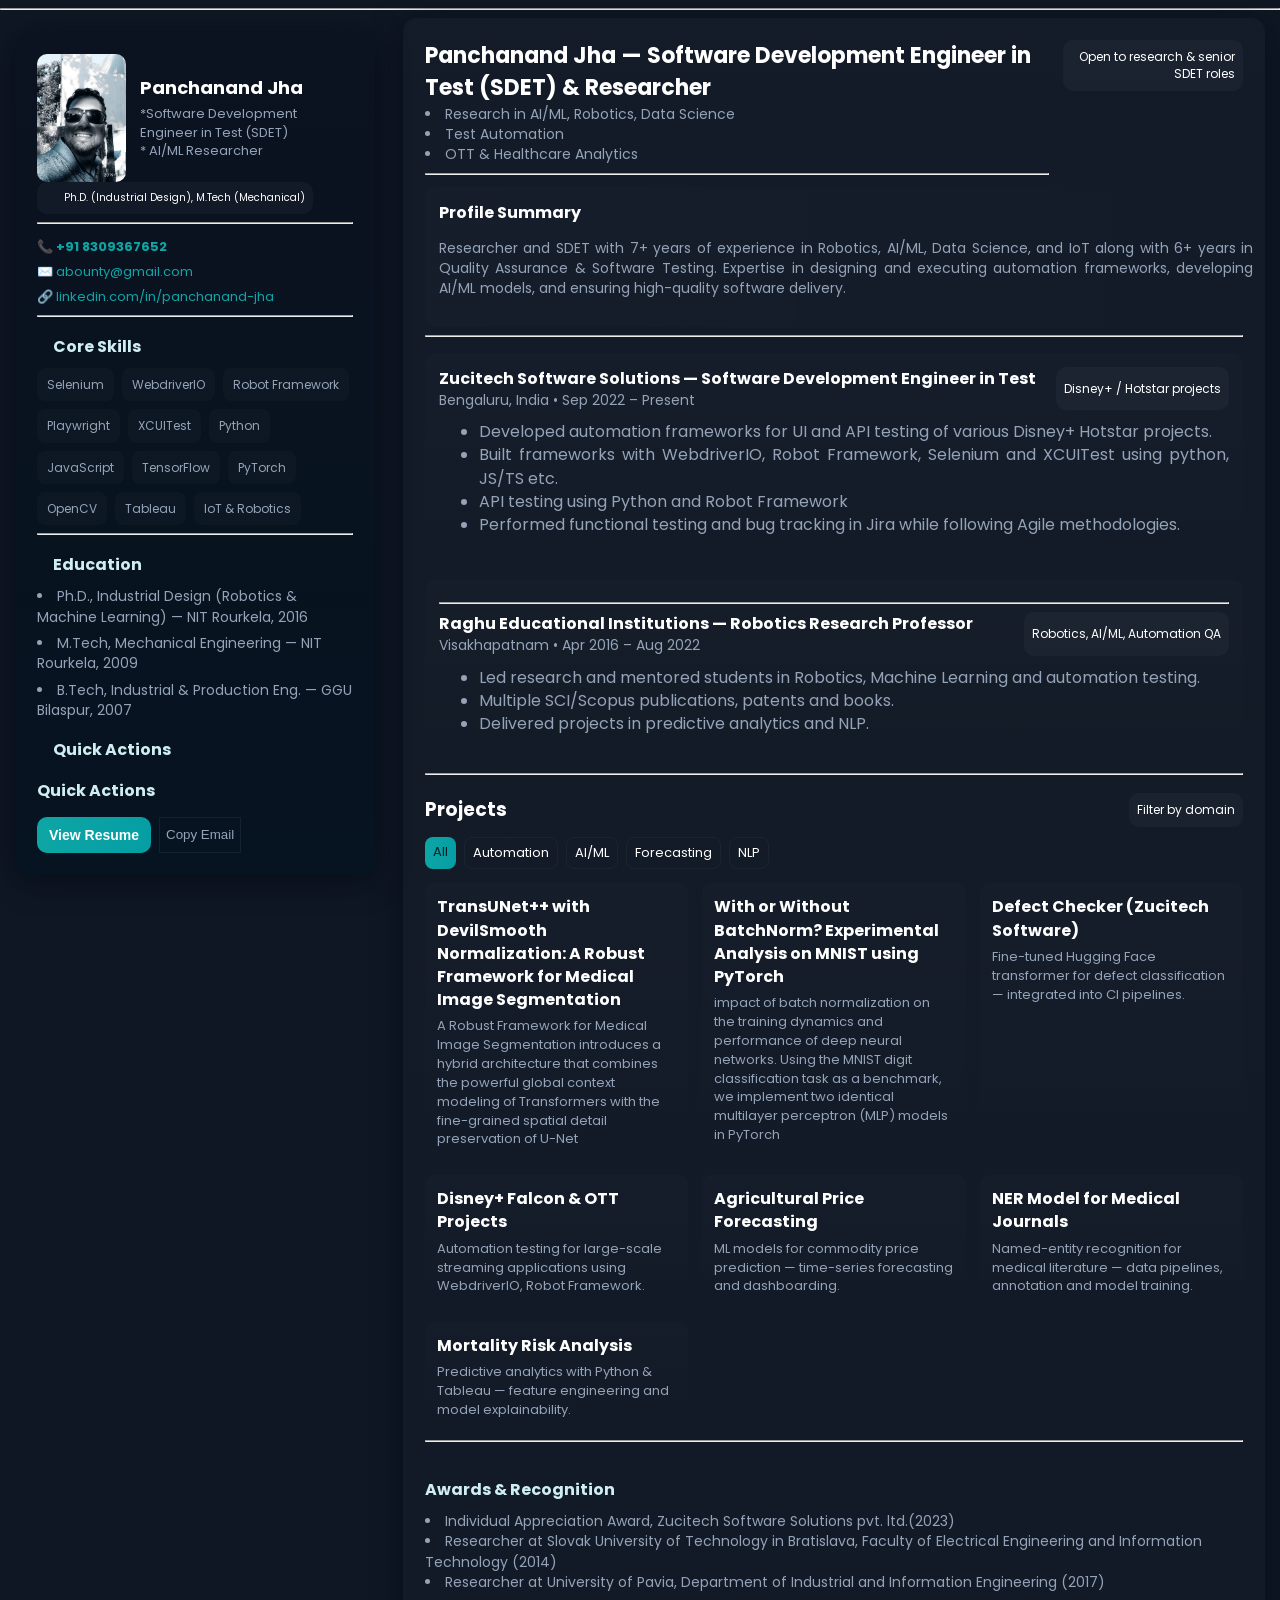
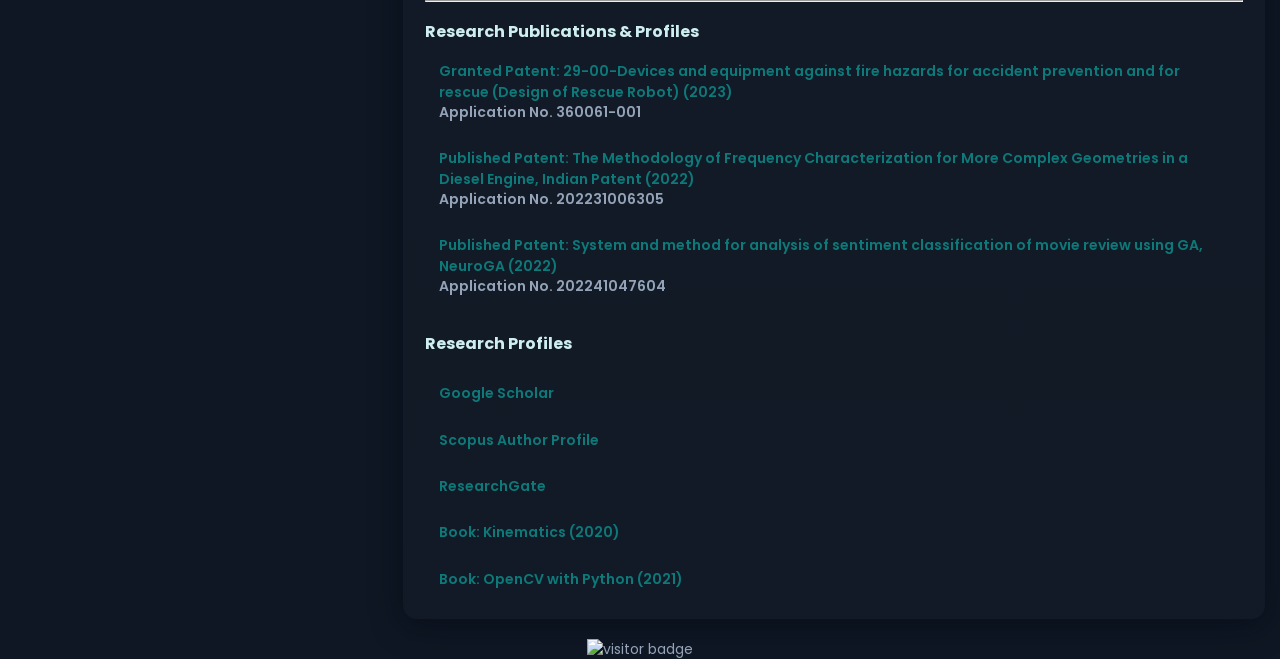
==== index.html @ 4caefbe6 "my progile" ====
<!doctype html>
<html lang="en">

<head>
    <meta charset="utf-8" />
    <meta name="viewport" content="width=device-width,initial-scale=1" />
    <title>Panchanand Jha</title>
    <meta name="description" content="Panchanand Jha 
        — Software Development Engineer in Test, 
        Researcher (AI/ML, Robotics, Data Science)." />
    <link rel="icon"
        href="data:image/svg+xml,%3Csvg xmlns='http://www.w3.org/2000/svg' viewBox='0 0 100 100'%3E%3Crect width='100' height='100' rx='20' fill='%23074a6f'/%3E%3Ctext x='50' y='57' font-size='40' text-anchor='middle' fill='white' font-family='Arial'%3E PJ%3C/text%3E%3C/svg%3E">

    <!-- Google Font -->
    <!-- <link href="https://fonts.googleapis.com/css2?family=Inter:wght@300;400;600;700;800&display=swap" rel="stylesheet"> -->
    <!-- <link href="https://fonts.googleapis.com/css2?family=Outfit:wght@300;400;500;600;700&display=swap" rel="stylesheet"> -->
    <!-- Google Font -->
    <link href="https://fonts.googleapis.com/css2?family=Poppins:wght@300;400;500;600;700&display=swap"
        rel="stylesheet">

    <hr class="divider">


    <!-- External CSS -->
    <link rel="stylesheet" href="style.css">
</head>

<body>
    <div class="container">
        <!-- Sidebar -->
        <aside class="sidebar">
            <div class="avatar">
                <!-- <div class="pic">PJ</div> -->
                <div class="pic">
                    <img src="images/me_j.jpg" alt="Panchanand Jha" />
                </div>

                <div>
                    <div class="name">Panchanand Jha</div>
                    <div class="role">*Software Development Engineer in Test (SDET)<br> * AI/ML Researcher</div>
                </div>
            </div>

            <div class="pill">
                <svg width="16" height="16" viewBox="0 0 24 24" fill="none">
                    <path stroke="white" stroke-width="1.4" stroke-linecap="round" stroke-linejoin="round" />
                </svg>
                <div style="font-size:10px"> Ph.D. (Industrial Design), M.Tech (Mechanical)</div>
            </div>
            <hr class="divider">

            <div class="contact">
                <div><strong>📞</strong> <span class="copy" id="phone">+91 8309367652</span></div>
                <div style="margin-top:6px"><strong>✉️</strong> <a id="emailLink"
                        href="mailto:abounty@gmail.com">abounty@gmail.com</a></div>
                <div style="margin-top:6px"><strong>🔗</strong> <a href="https://linkedin.com/in/panchanand-jha"
                        target="_blank" rel="noopener">linkedin.com/in/panchanand-jha</a></div>
            </div>
            <hr class="divider">

            <div class="section-title"><svg width="16" height="16" viewBox="0 0 24 24" fill="none">
                    <path stroke="white" stroke-width="1.4" stroke-linecap="round" stroke-linejoin="round" />
                </svg>Core Skills</div>
            <div class="skills">
                <div class="skill">Selenium</div>
                <div class="skill">WebdriverIO</div>
                <div class="skill">Robot Framework</div>
                <div class="skill">Playwright</div>
                <div class="skill">XCUITest</div>
                <div class="skill">Python</div>
                <div class="skill">JavaScript</div>
                <div class="skill">TensorFlow</div>
                <div class="skill">PyTorch</div>
                <div class="skill">OpenCV</div>
                <div class="skill">Tableau</div>
                <div class="skill">IoT & Robotics</div>
            </div>

            <hr class="divider">

            <div class="section-title"><svg width="16" height="16" viewBox="0 0 24 24" fill="none">
                    <path stroke="white" stroke-width="1.4" stroke-linecap="round" stroke-linejoin="round" />
                </svg>Education</div>
            <div class="muted">
                <li> Ph.D., Industrial Design (Robotics & Machine Learning) — NIT Rourkela, 2016</li>
            </div>
            <div class="muted" style="margin-top:6px">
                <li>M.Tech, Mechanical Engineering — NIT Rourkela, 2009 </li>
            </div>
            <div class="muted" style="margin-top:6px">
                <li> B.Tech, Industrial & Production Eng. — GGU Bilaspur, 2007 </li>
            </div>
            <div class="section-title"><svg width="16" height="16" viewBox="0 0 24 24" fill="none">
                    <path stroke="white" stroke-width="1.4" stroke-linecap="round" stroke-linejoin="round" />
                </svg>Quick Actions</div>
            <!-- <div class="download-row">
                <button class="btn" id="downloadVCard">Download vCard</button>
                <button class="ghost" id="copyEmail">Copy Email</button>
            </div> -->
            <div class="section-title">Quick Actions</div>
            <div class="download-row">
                <button class="btn" id="viewResume">View Resume</button>
                <button class="ghost" id="copyEmail">Copy Email</button>
            </div>

            <!-- Hidden PDF viewer -->
            <div id="resumeModal" class="resume-modal">
                <div class="resume-content">
                    <span class="close-btn" id="closeResume">&times;</span>
                    <iframe src="PJha_CV_Fr.pdf#toolbar=0&navpanes=0&scrollbar=0" frameborder="0"></iframe>
                </div>
            </div>

        </aside>

        <!-- Main Content -->
        <main class="main">
            <div class="hero">
                <div>
                    <h1>Panchanand Jha — Software Development Engineer in Test (SDET) & Researcher</h1>
                    <div class="muted">
                        <li> Research in AI/ML, Robotics, Data Science </li>
                        <li>Test Automation </li>
                        <li>OTT & Healthcare
                            Analytics</li>
                    </div>
                    <hr class="divider">

                    <div class="summary">
                        <strong>Profile Summary</strong>
                        <p class="muted" style="text-align: justify;">
                            Researcher and SDET with 7+ years of experience in Robotics, AI/ML, Data Science, and IoT
                            along with 6+ years in Quality Assurance & Software Testing.
                            Expertise in designing and executing automation frameworks, developing AI/ML models, and
                            ensuring high-quality software delivery.
                        </p>
                    </div>
                </div>

                <div style="text-align:right;min-width:180px">
                    <div class="pill">Open to research & senior SDET roles</div>
                    <!-- <div style="margin-top:10px" class="muted">DOB: 01 Sep 1985</div> -->
                    <!-- <div style="margin-top:6px" class="muted">Languages: English, Hindi</div> -->
                </div>
            </div>
            <hr class="divider">

            <!-- Timeline -->
            <section class="timeline">
                <div class="job">
                    <div class="meta">
                        <div>
                            <div class="company">Zucitech Software Solutions — Software Development Engineer in Test
                            </div>
                            <div class="muted">Bengaluru, India • Sep 2022 – Present</div>
                        </div>
                        <div class="pill">Disney+ / Hotstar projects</div>
                    </div>

                    <ul style="margin-top:10px;color:var(--muted); text-align: justify;">
                        <li>Developed automation frameworks for UI and API testing of various Disney+ Hotstar projects.
                        </li>
                        <li>Built frameworks with WebdriverIO, Robot Framework, Selenium and XCUITest using python,
                            JS/TS etc.</li>
                        <li>API testing using Python and Robot Framework</li>
                        <li>Performed functional testing and bug tracking in Jira while following Agile methodologies.
                        </li>
                    </ul>
                </div>

                <div class="job">
                    <hr class="divider">

                    <div class="meta">

                        <div>
                            <div class="company">Raghu Educational Institutions — Robotics Research Professor</div>
                            <div class="muted">Visakhapatnam • Apr 2016 – Aug 2022</div>
                        </div>
                        <div class="pill">Robotics, AI/ML, Automation QA</div>
                    </div>
                    <ul style="margin-top:10px;color:var(--muted)">
                        <li>Led research and mentored students in Robotics, Machine Learning and automation testing.
                        </li>
                        <li>Multiple SCI/Scopus publications, patents and books.</li>
                        <li>Delivered projects in predictive analytics and NLP.</li>
                    </ul>
                </div>
            </section>
            <hr class="divider">

            <!-- Projects -->
            <section class="projects" style="margin-top:18px">
                <div style="display:flex;justify-content:space-between;align-items:center">
                    <h3 style="margin:0">Projects</h3>
                    <div class="pill">Filter by domain</div>
                </div>

                <div class="filters" style="margin-top:10px">
                    <div class="tag active" data-filter="all">All</div>
                    <div class="tag" data-filter="automation">Automation</div>
                    <div class="tag" data-filter="ml">AI/ML</div>
                    <div class="tag" data-filter="forecasting">Forecasting</div>
                    <div class="tag" data-filter="ner">NLP</div>
                </div>

                <div class="grid">
                    <div class="card project-item" data-tags="automation,ml">
                        <h4>TransUNet++ with DevilSmooth Normalization: A Robust Framework for Medical Image
                            Segmentation</h4>
                        <div class="meta-list">A Robust Framework for Medical Image Segmentation introduces a hybrid
                            architecture that combines the powerful global context modeling of Transformers with the
                            fine-grained spatial detail preservation of U-Net</div>
                    </div>
                    <div class="card project-item" data-tags="automation,ml">
                        <h4>With or Without BatchNorm? Experimental Analysis on MNIST using PyTorch</h4>
                        <div class="meta-list">impact of batch normalization on the training dynamics and performance of
                            deep neural networks. Using the MNIST digit classification task as a benchmark, we implement
                            two identical multilayer perceptron (MLP) models in PyTorch</div>
                    </div>
                    <div class="card project-item" data-tags="automation,ml">
                        <h4>Defect Checker (Zucitech Software)</h4>
                        <div class="meta-list">Fine-tuned Hugging Face transformer for defect classification —
                            integrated into CI pipelines.</div>
                    </div>

                    <div class="card project-item" data-tags="automation">
                        <h4>Disney+ Falcon & OTT Projects</h4>
                        <div class="meta-list">Automation testing for large-scale streaming applications using
                            WebdriverIO, Robot Framework.</div>
                    </div>

                    <div class="card project-item" data-tags="forecasting,ml">
                        <h4>Agricultural Price Forecasting</h4>
                        <div class="meta-list">ML models for commodity price prediction — time-series forecasting and
                            dashboarding.</div>
                    </div>

                    <div class="card project-item" data-tags="ner,ml">
                        <h4>NER Model for Medical Journals</h4>
                        <div class="meta-list">Named-entity recognition for medical literature — data pipelines,
                            annotation and model training.</div>
                    </div>

                    <div class="card project-item" data-tags="ml">
                        <h4>Mortality Risk Analysis</h4>
                        <div class="meta-list">Predictive analytics with Python & Tableau — feature engineering and
                            model explainability.</div>
                    </div>
                </div>
            </section>

            <hr class="divider">

            <!-- Awards -->
            <section style="margin-top:18px;display:flex;gap:18px;flex-wrap:wrap">
                <div style="flex:1;min-width:250px">
                    <div class="section-title">Awards & Recognition</div>
                    <div class="muted" style="margin-top:6px">
                        <li>Individual Appreciation Award, Zucitech Software Solutions pvt. ltd.(2023)</li>
                        <li>Researcher at Slovak University of Technology in Bratislava, Faculty of Electrical
                            Engineering and Information Technology (2014)</li>
                        <li>Researcher at University of Pavia, Department of Industrial and Information Engineering
                            (2017)</li>
                    </div>
                </div>
            </section>
            <hr class="divider">

            <!-- Publications & Patents -->
            <section style="margin-top:18px">
                <div class="section-title">Research Publications & Profiles</div>
                <div class="publication-buttons">
                    <a class="btn" href="https://search.ipindia.gov.in/DesignApplicationStatus" target="_blank">
                        Granted Patent: 29-00-Devices and equipment against fire hazards for accident prevention and for
                        rescue (Design of Rescue Robot) (2023) <div class="muted"> Application No. 360061-001</div>
                    </a>
                    <a class="btn" href="https://iprsearch.ipindia.gov.in/PublicSearch/" target="_blank">
                        Published Patent: The Methodology of Frequency Characterization for More Complex Geometries in a
                        Diesel Engine, Indian Patent (2022) <div class="muted"> Application No. 202231006305</div>
                    </a>
                    <a class="btn" href="https://iprsearch.ipindia.gov.in/PublicSearch/" target="_blank">
                        Published Patent: System and method for analysis of sentiment classification of movie review
                        using GA, NeuroGA (2022) <div class="muted"> Application No. 202241047604</div>
                    </a>
                    <div class="section-title">Research Profiles</div>

                    <a class="btn" href="https://scholar.google.com/citations?hl=en&user=DRik19cAAAAJ" target="_blank">
                        Google Scholar
                    </a>
                    <a class="btn"
                        href="https://www.scopus.com/results/authorNamesList.uri?sort=count-f&src=al&sid=f4c1590f1c1e5adfd05f639191a030a4&sot=al&sdt=al&sl=43&s=AUTHLASTNAME%28jha%29+AND+AUTHFIRST%28Panchanand%29&st1=jha&st2=Panchanand&orcidId=&selectionPageSearch=anl&reselectAuthor=false&activeFlag=true&showDocument=false&resultsPerPage=20&offset=1&jtp=false&currentPage=1&previousSelectionCount=0&tooManySelections=false&previousResultCount=0&authSubject=LFSC&authSubject=HLSC&authSubject=PHSC&authSubject=SOSC&exactAuthorSearch=false&showFullList=false&authorPreferredName=&origin=searchauthorfreelookup&affiliationId=&txGid=ea8109a0f3d5707a8349448d27767146"
                        target="_blank">
                        Scopus Author Profile
                    </a>
                    <a class="btn" href="https://www.researchgate.net/profile/Panchanand-Jha" target="_blank">
                        ResearchGate
                    </a>
                    <a class="btn" href="https://www.amazon.in/-/hi/Panchanand-Jha/dp/6202512717" target="_blank">
                        Book: Kinematics (2020)
                    </a>
                    <a class="btn" href="https://www.amazon.in/OpenCV-Python-Dr-Panchanand-Jha/dp/1685388086"
                        target="_blank">
                        Book: OpenCV with Python (2021)
                    </a>
                </div>
            </section>


        </main>
    </div>
    <footer>
        <div class="muted" style="margin-top:12px">
            <img src="https://visitor-badge.laobi.icu/badge?page_id=panchanand-jha.portfolio" alt="visitor badge" />
        </div>
    </footer>


    <!-- External JS -->
    <script src="script.js"></script>
</body>

</html>
---- style.css ----
:root {
    --bg: #0f1724;
    --card: #0b1220;
    --muted: #94a3b8;
    --accent: #0ea5a4;
    --glass: rgba(255, 255, 255, 0.03);
    --glass-2: rgba(255, 255, 255, 0.02);
    --radius: 14px;
    color-scheme: dark;
}

* {
    box-sizing: border-box
}

html,
body {
    height: 100%
}

body {
    margin: 0;
    font-family: 'Poppins', sans-serif;
    /* font-family: 'Inter', system-ui, Segoe UI, Roboto, 'Helvetica Neue', Arial; */
    /* font-family: 'Outfit', sans-serif; */
    /* background: linear-gradient(180deg, var(--bg), #061022 120%); */
    color: #e6eef6;
    line-height: 1.45;
    -webkit-font-smoothing: antialiased;
    background: var(--bg);
    color: var(--text);
    margin: 0;
    padding: 0;
}

.container {
    max-width: 1250px;
    margin: 0 auto;
    display: grid;
    grid-template-columns: 360px 1fr;
    gap: 28px;
    align-items: start
}

/* SIDEBAR */
.sidebar {
    background: linear-gradient(180deg, var(--card), #061320);
    padding: 22px;
    border-radius: var(--radius);
    box-shadow: 0 6px 30px rgba(3, 7, 18, 0.6);
    position: sticky;
    top: 32px;
    height: fit-content
}

.avatar {
    width: 100%;
    display: flex;
    gap: 14px;
    align-items: center
}

.avatar .pic {
    width: 72px;
    height: 72px;
    border-radius: 14px;
    background: linear-gradient(135deg, var(--accent), #095f5e);
    display: flex;
    align-items: center;
    justify-content: center;
    font-weight: 800;
    font-size: 22px;
    color: white
}

.name {
    font-size: 18px;
    font-weight: 700
}

.role {
    font-size: 13px;
    color: var(--muted);
    margin-top: 4px
}

.contact {
    margin-top: 14px;
    font-size: 13px
}

.contact a {
    color: var(--accent);
    text-decoration: none
}

.pill {
    display: inline-flex;
    gap: 3px;
    align-items: center;
    background: var(--glass);
    padding: 8px;
    border-radius: 10px;
    font-size: 12px;
    margin-top: 12px,
        
}

.section-title {
    font-weight: 700;
    margin-top: 18px;
    margin-bottom: 10px;
    color: #cfeef1
}

.skills {
    display: flex;
    flex-wrap: wrap;
    gap: 8px
}

.skill {
    background: var(--glass-2);
    padding: 8px 10px;
    border-radius: 8px;
    font-size: 12px;
    color: var(--muted)
}

.download-row {
    display: flex;
    gap: 8px;
    margin-top: 14px
}

button.btn {
    cursor: pointer;
    border: 0;
    padding: 10px 12px;
    border-radius: 10px;
    background: linear-gradient(90deg, var(--accent), #059ea4);
    color: white;
    font-weight: 600
}

button.ghost {
    background: transparent;
    border: 1px solid rgba(255, 255, 255, 0.06);
    color: var(--muted)
}

/* MAIN */
.main {
    padding: 22px;
    border-radius: var(--radius);
    background: linear-gradient(180deg, rgba(255, 255, 255, 0.02), rgba(255, 255, 255, 0.01));
    box-shadow: 0 6px 30px rgba(3, 7, 18, 0.5)
}

.hero {
    display: flex;
    justify-content: space-between;
    align-items: flex-start;
    gap: 14px
}

.hero h1 {
    margin: 0;
    font-size: 22px
}

.muted {
    color: var(--muted);
    font-size: 14px
}

.summary {
   margin-top: 12px;
  background: linear-gradient(90deg, rgba(255,255,255,0.01), rgba(255,255,255,0.00));
  padding: 14px;
  border-radius: 12px;
  width: 135%;         /* ✅ make it stretch full width */
  box-sizing: border-box;
}

.timeline {
    margin-top: 16px;
    display: flex;
    flex-direction: column;
    gap: 14px
}

.job {
    background: linear-gradient(180deg, rgba(255, 255, 255, 0.01), rgba(255, 255, 255, 0.00));
    padding: 14px;
    border-radius: 12px
}

.job .meta {
    display: flex;
    justify-content: space-between;
    gap: 10px
}

.company {
    font-weight: 700
}

.grid {
    display: grid;
    grid-template-columns: repeat(auto-fit, minmax(220px, 1fr));
    gap: 14px;
    margin-top: 14px
}

.card {
    background: var(--glass);
    padding: 12px;
    border-radius: 12px
}

.projects .filters {
    display: flex;
    gap: 8px;
    flex-wrap: wrap
}

.tag {
    border: 1px solid rgba(255, 255, 255, 0.04);
    padding: 6px 8px;
    border-radius: 8px;
    font-size: 13px;
    cursor: pointer
}

.tag.active {
    background: linear-gradient(90deg, var(--accent), #059ea4);
    color: #062126;
    border: none
}

.project-item {
    padding: 12px;
    border-radius: 10px;
    background: linear-gradient(180deg, rgba(255, 255, 255, 0.01), transparent)
}

.project-item h4 {
    margin: 0 0 6px 0
}

.meta-list {
    font-size: 13px;
    color: var(--muted)
}

footer {
    margin-top: 20px;
    text-align: center;
    color: var(--muted);
    font-size: 13px
}

/* utilities */
.copy {
    cursor: pointer;
    color: var(--accent);
    font-weight: 700
}

.badge {
    background: rgba(255, 255, 255, 0.03);
    padding: 6px 8px;
    border-radius: 999px;
    font-size: 12px
}

/* responsive */
@media (max-width:900px) {
    .container {
        grid-template-columns: 1fr;
    }

    .sidebar {
        position: relative;
        top: 0
    }
}


.avatar .pic {
    width: 128px;
    height: 128px;
    border-radius: 10px;
    overflow: hidden;
    display: flex;
    align-items: center;
    justify-content: center;
    background: linear-gradient(135deg, var(--accent), #07d7d4);
}

.avatar .pic img {
    width: 100%;
    height: 100%;
    object-fit: cover;
    display: block;
}


/* Generic button (already exists for vCard etc.) */
.btn {
    background: var(--primary);
    color: #0d7979;
    border: none;
    padding: 8px 14px;
    border-radius: 6px;
    font-size: 14px;
    font-weight: 600;
    cursor: pointer;
    text-decoration: none;
    /* removes underline on links */
    display: inline-block;
    transition: background 0.2s ease;
}

.btn:hover {
    background: var(--primary-dark);
}

/* Publication section buttons (stacked vertically) */
.publication-buttons {
    display: flex;
    flex-direction: column;
    gap: 10px;
    margin-top: 8px;
}

.publication-buttons .btn {
    width: 100%;
    /* full width buttons */
    text-align: left;
    /* align text neatly to the left */
}


/* Modal overlay */
.resume-modal {
  display: none;
  position: fixed;
  z-index: 1000;
  left: 0; top: 0;
  width: 100%; height: 100%;
  background: rgba(0,0,0,0.8);
}

/* Modal content */
.resume-content {
  position: relative;
  margin: 50px auto;
  width: 80%;
  height: 90%;
  background: #111;
  border-radius: 12px;
  overflow: hidden;
  box-shadow: 0 6px 20px rgba(0,0,0,0.6);
}

/* Close button */
.close-btn {
  position: absolute;
  top: 10px; right: 20px;
  color: #fff;
  font-size: 28px;
  cursor: pointer;
  z-index: 10;
}

/* Resume frame */
.resume-content iframe {
  width: 100%;
  height: 100%;
  border: none;
}


/* Disable right-click + selection */
.resume-pages {
  user-select: none;
  -webkit-user-drag: none;
}
.resume-pages img {
  width: 100%;
  display: block;
  pointer-events: none;
}
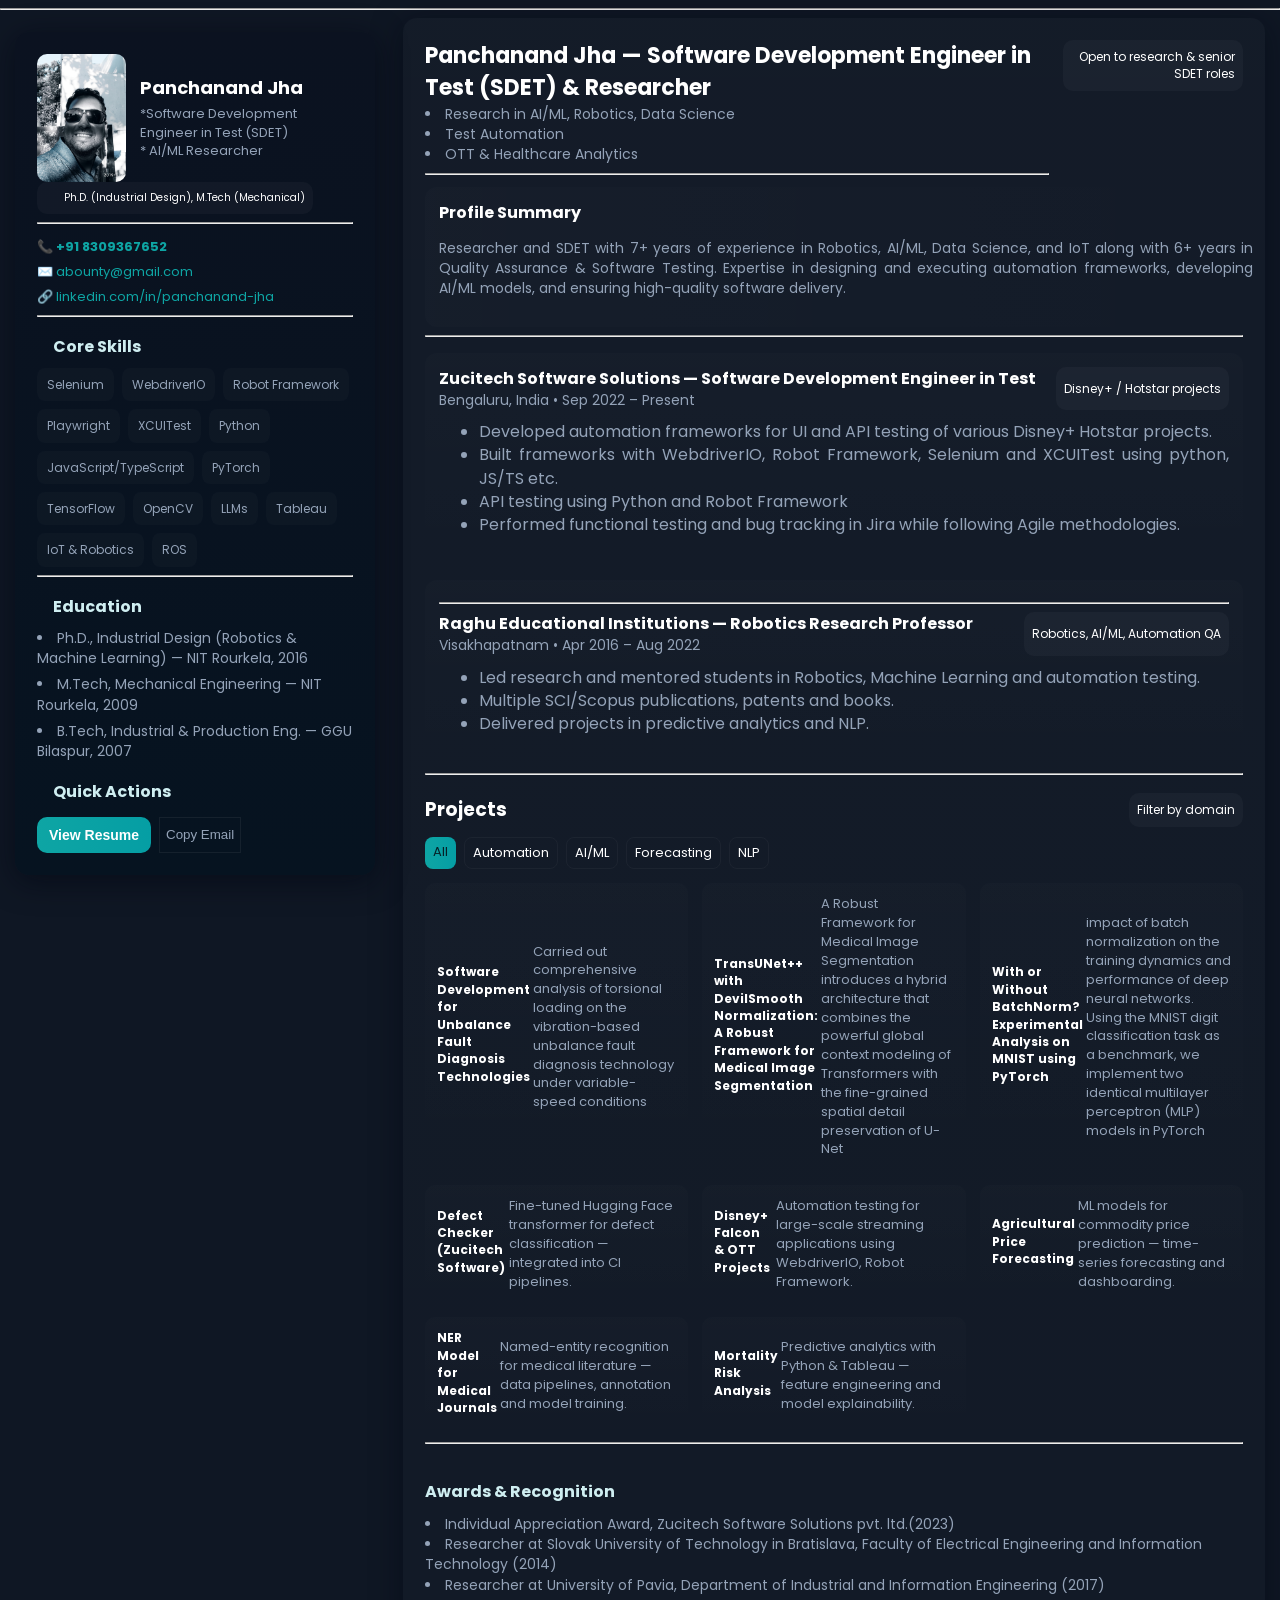
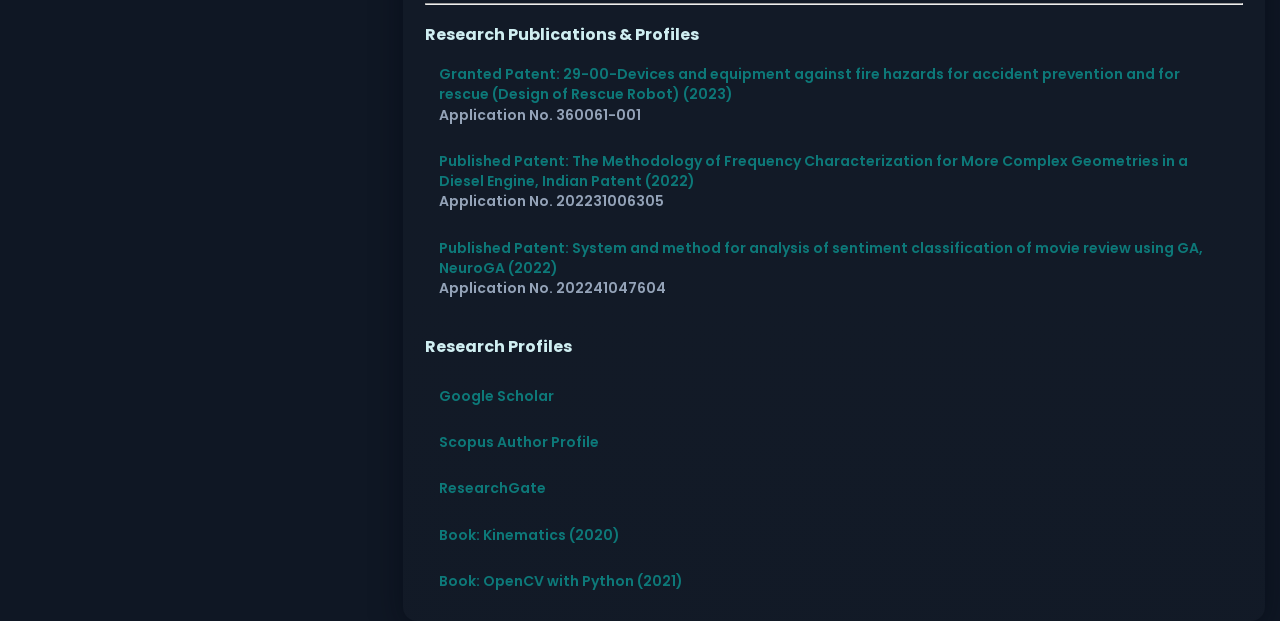
==== commit b940a007: "my progile" ====
--- a/index.html
+++ b/index.html
@@ -68,12 +68,14 @@
                 <div class="skill">Playwright</div>
                 <div class="skill">XCUITest</div>
                 <div class="skill">Python</div>
-                <div class="skill">JavaScript</div>
+                <div class="skill">JavaScript/TypeScript</div>
+                <div class="skill">PyTorch</div>
                 <div class="skill">TensorFlow</div>
-                <div class="skill">PyTorch</div>
                 <div class="skill">OpenCV</div>
+                <div class="skill">LLMs</div>
                 <div class="skill">Tableau</div>
                 <div class="skill">IoT & Robotics</div>
+                <div class="skill">ROS</div>
             </div>
 
             <hr class="divider">
@@ -97,7 +99,6 @@
                 <button class="btn" id="downloadVCard">Download vCard</button>
                 <button class="ghost" id="copyEmail">Copy Email</button>
             </div> -->
-            <div class="section-title">Quick Actions</div>
             <div class="download-row">
                 <button class="btn" id="viewResume">View Resume</button>
                 <button class="ghost" id="copyEmail">Copy Email</button>
@@ -107,7 +108,7 @@
             <div id="resumeModal" class="resume-modal">
                 <div class="resume-content">
                     <span class="close-btn" id="closeResume">&times;</span>
-                    <iframe src="PJha_CV_Fr.pdf#toolbar=0&navpanes=0&scrollbar=0" frameborder="0"></iframe>
+                    <iframe src="PJha_CV.pdf#toolbar=0&navpanes=0&scrollbar=0" frameborder="0"></iframe>
                 </div>
             </div>
 
@@ -205,44 +206,49 @@
                 </div>
 
                 <div class="grid">
-                    <div class="card project-item" data-tags="automation,ml">
+                    <div class="pill project-item" data-tags="automation,ml">
+                        <h4>Software Development for Unbalance Fault Diagnosis Technologies</h4>
+                        <div class="meta-list">Carried out comprehensive analysis of torsional loading on the
+                            vibration-based unbalance fault diagnosis technology under variable-speed conditions</div>
+                    </div>
+                    <div class="pill project-item" data-tags="automation,ml">
                         <h4>TransUNet++ with DevilSmooth Normalization: A Robust Framework for Medical Image
                             Segmentation</h4>
                         <div class="meta-list">A Robust Framework for Medical Image Segmentation introduces a hybrid
                             architecture that combines the powerful global context modeling of Transformers with the
                             fine-grained spatial detail preservation of U-Net</div>
                     </div>
-                    <div class="card project-item" data-tags="automation,ml">
+                    <div class="pill project-item" data-tags="automation,ml">
                         <h4>With or Without BatchNorm? Experimental Analysis on MNIST using PyTorch</h4>
                         <div class="meta-list">impact of batch normalization on the training dynamics and performance of
                             deep neural networks. Using the MNIST digit classification task as a benchmark, we implement
                             two identical multilayer perceptron (MLP) models in PyTorch</div>
                     </div>
-                    <div class="card project-item" data-tags="automation,ml">
+                    <div class="pill project-item" data-tags="ner,ml">
                         <h4>Defect Checker (Zucitech Software)</h4>
                         <div class="meta-list">Fine-tuned Hugging Face transformer for defect classification —
                             integrated into CI pipelines.</div>
                     </div>
 
-                    <div class="card project-item" data-tags="automation">
+                    <div class="pill project-item" data-tags="automation">
                         <h4>Disney+ Falcon & OTT Projects</h4>
                         <div class="meta-list">Automation testing for large-scale streaming applications using
                             WebdriverIO, Robot Framework.</div>
                     </div>
 
-                    <div class="card project-item" data-tags="forecasting,ml">
+                    <div class="pill project-item" data-tags="forecasting,ml">
                         <h4>Agricultural Price Forecasting</h4>
                         <div class="meta-list">ML models for commodity price prediction — time-series forecasting and
                             dashboarding.</div>
                     </div>
 
-                    <div class="card project-item" data-tags="ner,ml">
+                    <div class="pill project-item" data-tags="ner,ml">
                         <h4>NER Model for Medical Journals</h4>
                         <div class="meta-list">Named-entity recognition for medical literature — data pipelines,
                             annotation and model training.</div>
                     </div>
 
-                    <div class="card project-item" data-tags="ml">
+                    <div class="pill project-item" data-tags="forecasting, ml">
                         <h4>Mortality Risk Analysis</h4>
                         <div class="meta-list">Predictive analytics with Python & Tableau — feature engineering and
                             model explainability.</div>
@@ -309,11 +315,11 @@
 
         </main>
     </div>
-    <footer>
+    <!-- <footer>
         <div class="muted" style="margin-top:12px">
             <img src="https://visitor-badge.laobi.icu/badge?page_id=panchanand-jha.portfolio" alt="visitor badge" />
         </div>
-    </footer>
+    </footer> -->
 
 
     <!-- External JS -->
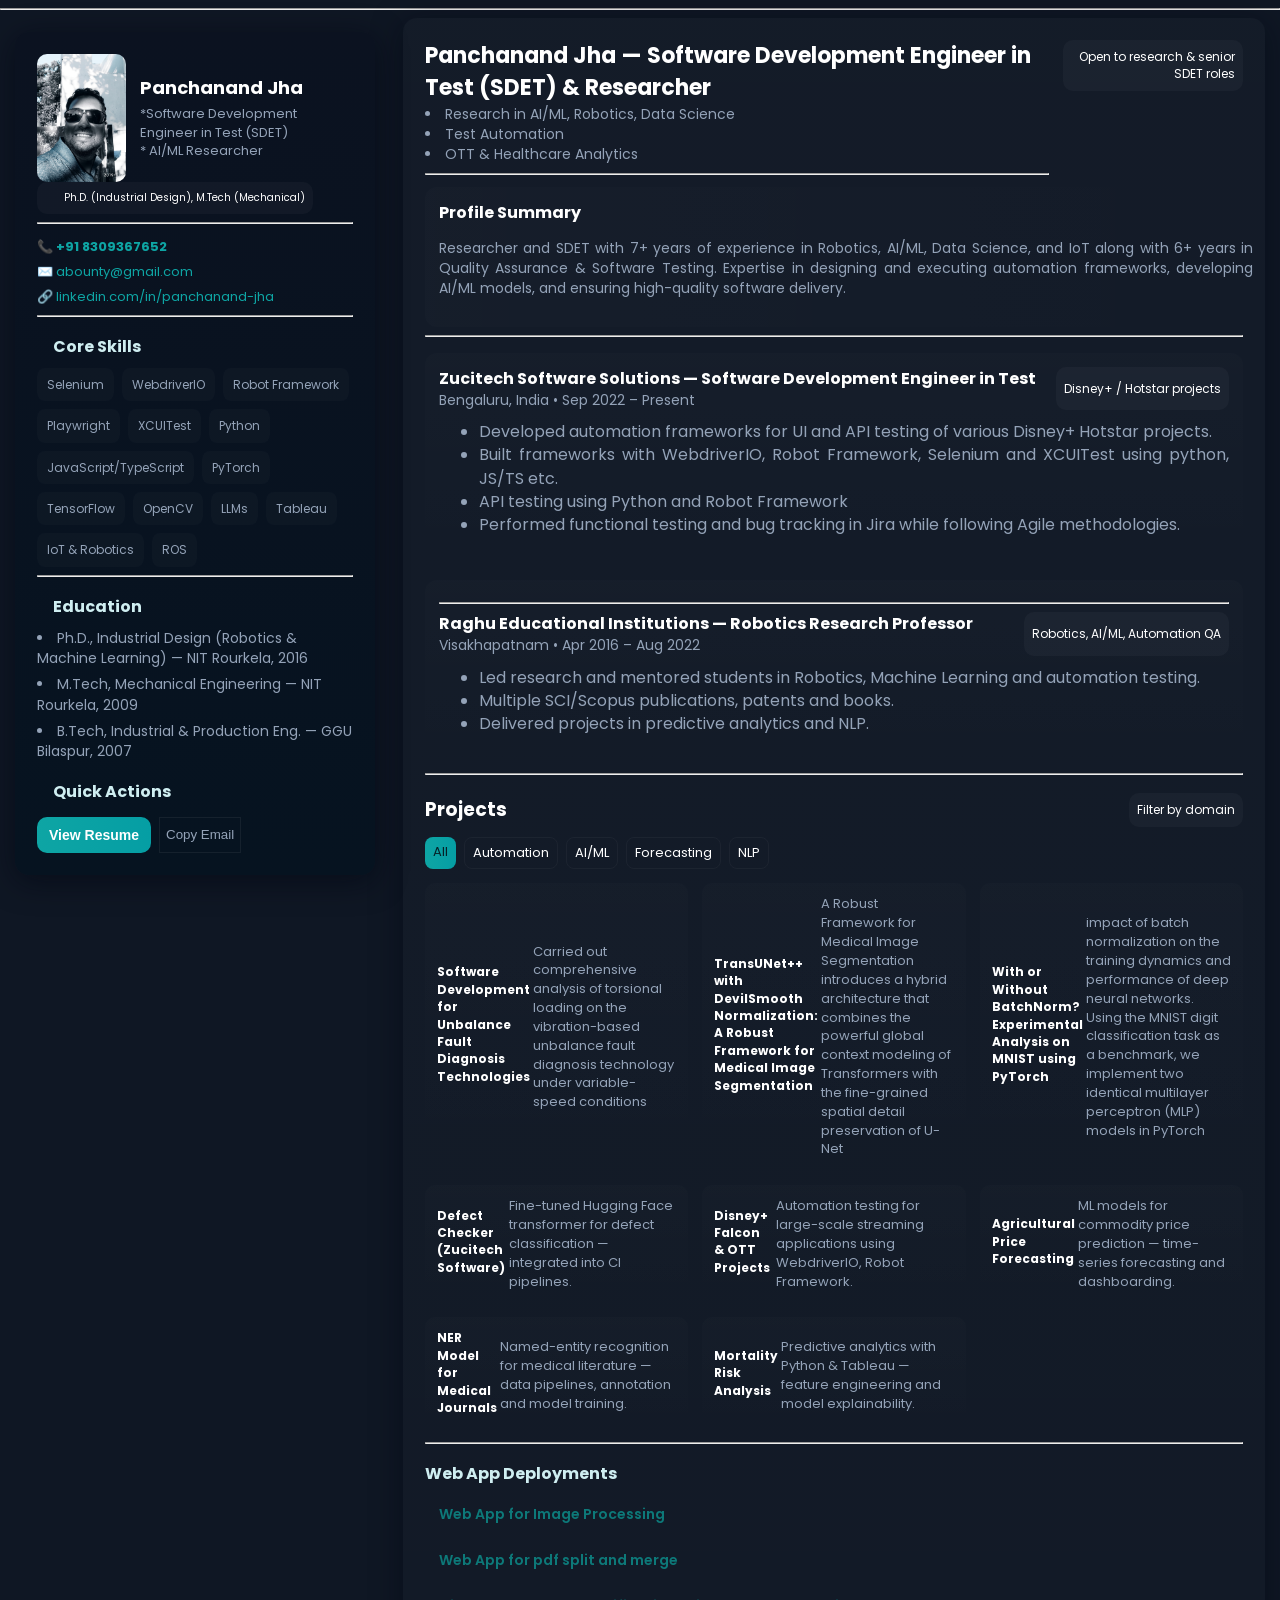
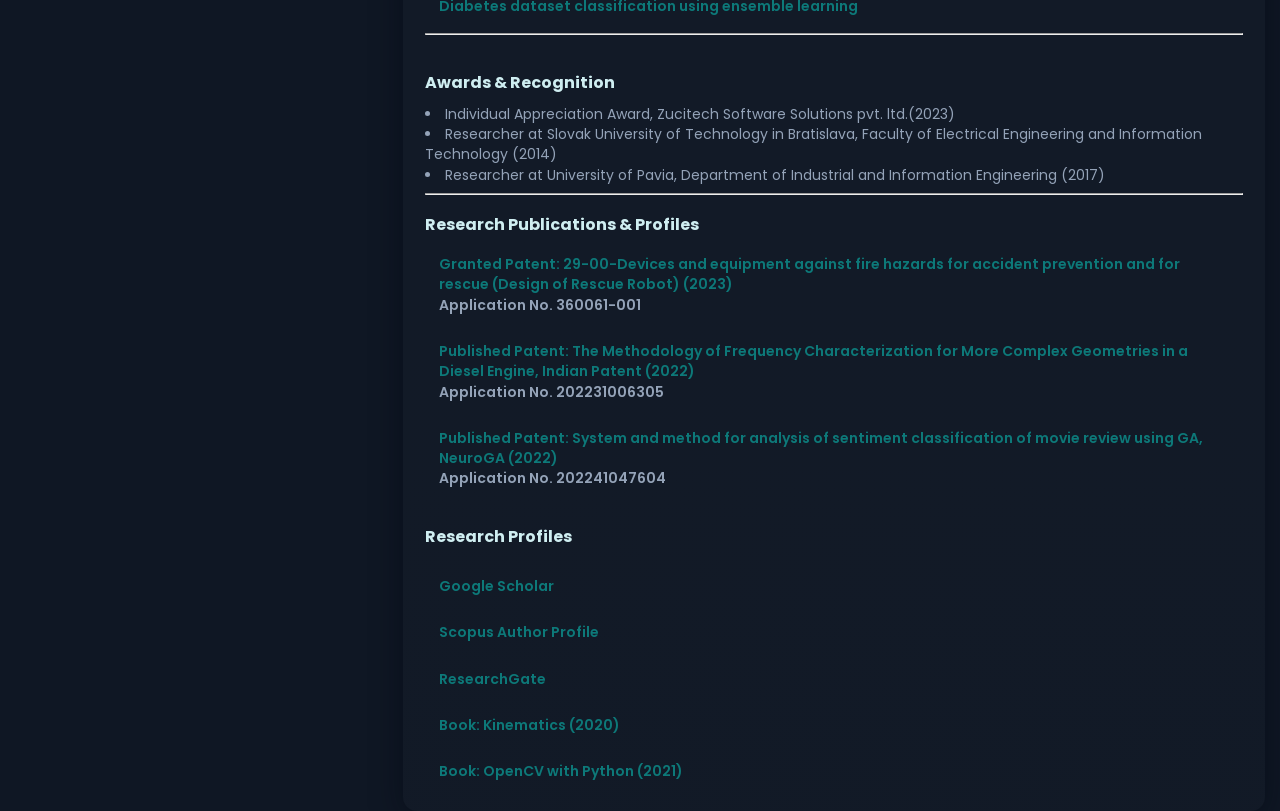
==== commit 9a96b1d2: "my progile" ====
--- a/index.html
+++ b/index.html
@@ -257,6 +257,24 @@
             </section>
 
             <hr class="divider">
+            <!-- Web Projects -->
+            <section class="projects" style="margin-top:18px">
+
+                <div class="section-title">Web App Deployments</div>
+                <div class="publication-buttons">
+                    <a class="btn" href="https://jaguar1617-image-processing-web-app-main-4xrs2k.streamlit.app/" target="_blank">
+                        Web App for Image Processing 
+                    </a>
+                    <a class="btn" href="https://jaguar1617-pdfplay-demo-nn7qid.streamlit.app/" target="_blank">
+                        Web App for pdf split and merge
+                    </a>
+                    <a class="btn" href="https://jaguar1617-diabetes-ensemble-classifier-demo-rmyhhv.streamlit.app/" target="_blank">
+                        Diabetes dataset classification using ensemble learning
+                    </a>
+                
+            </section>
+
+            <hr class="divider">
 
             <!-- Awards -->
             <section style="margin-top:18px;display:flex;gap:18px;flex-wrap:wrap">
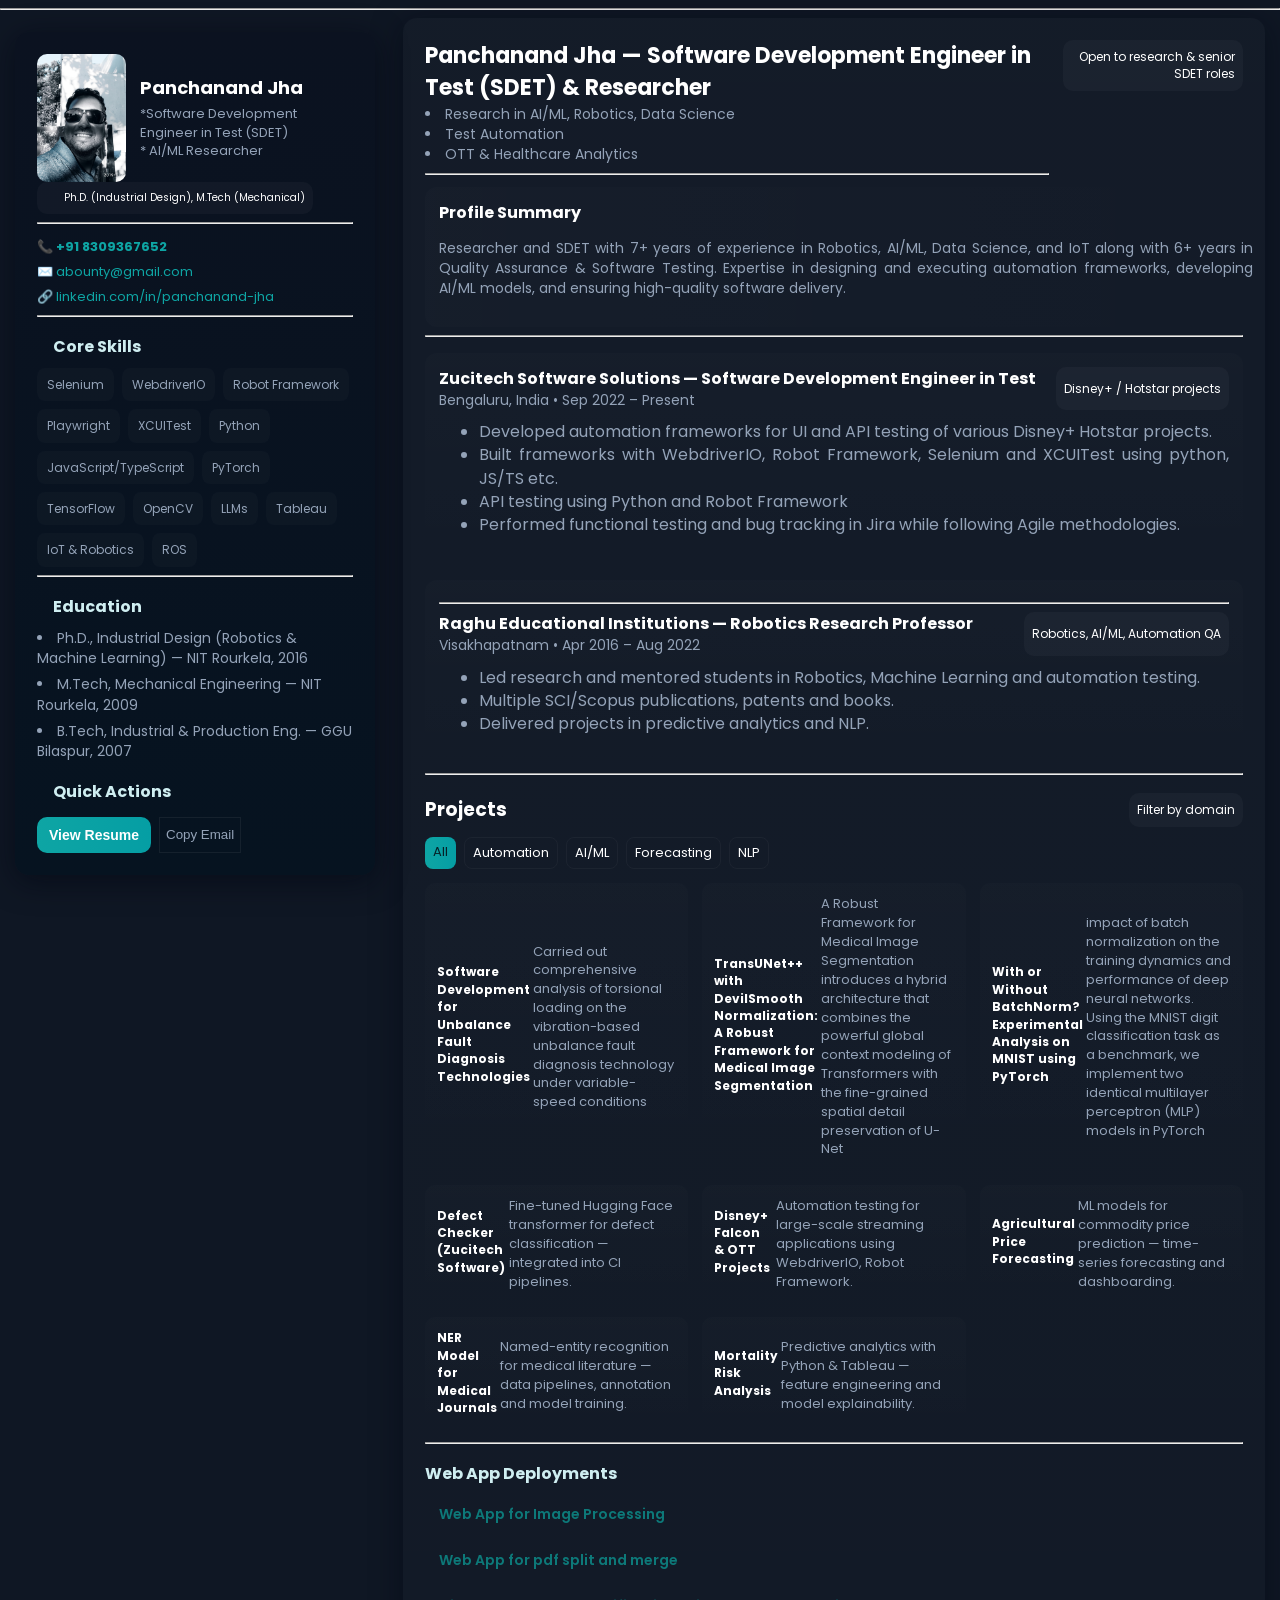
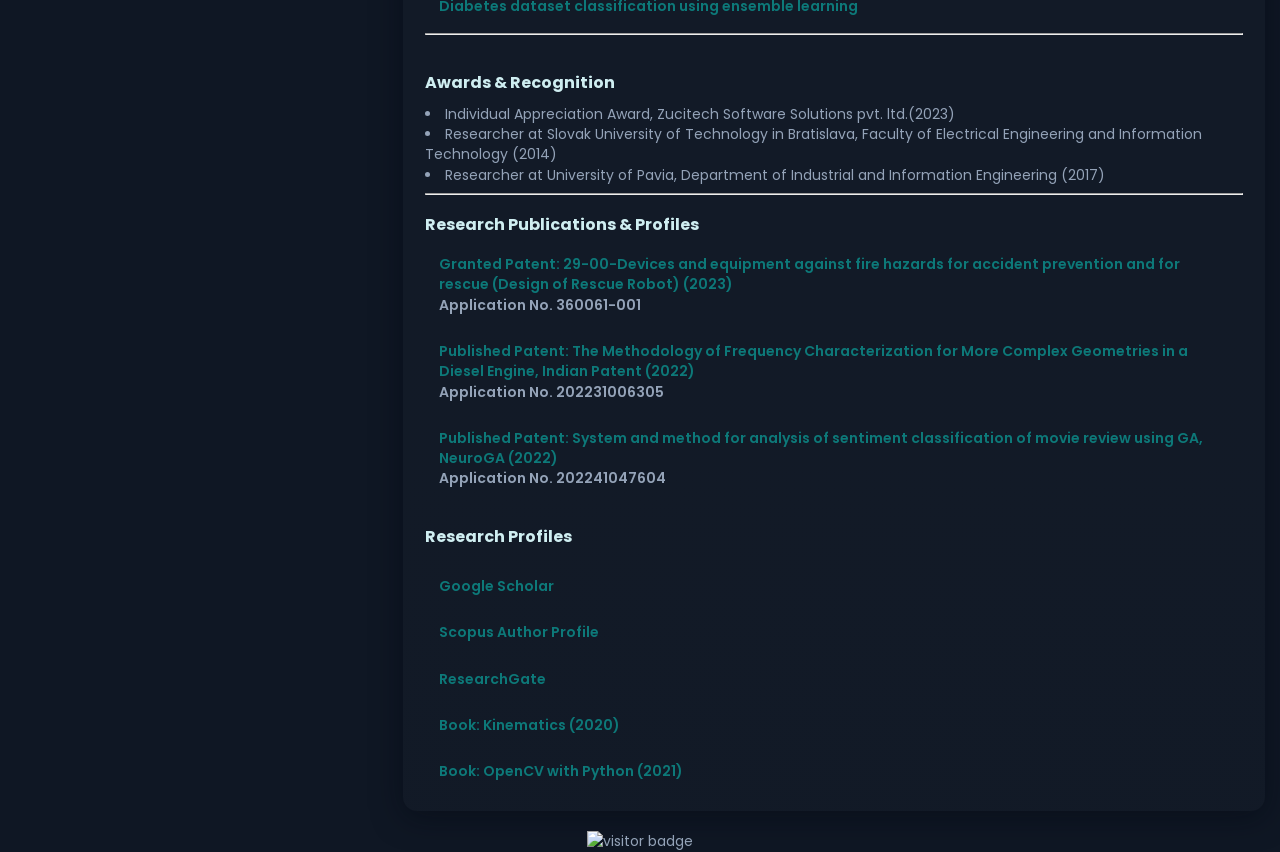
==== commit 769a11a8: "my progile" ====
--- a/index.html
+++ b/index.html
@@ -333,11 +333,11 @@
 
         </main>
     </div>
-    <!-- <footer>
+    <footer>
         <div class="muted" style="margin-top:12px">
             <img src="https://visitor-badge.laobi.icu/badge?page_id=panchanand-jha.portfolio" alt="visitor badge" />
         </div>
-    </footer> -->
+    </footer>
 
 
     <!-- External JS -->
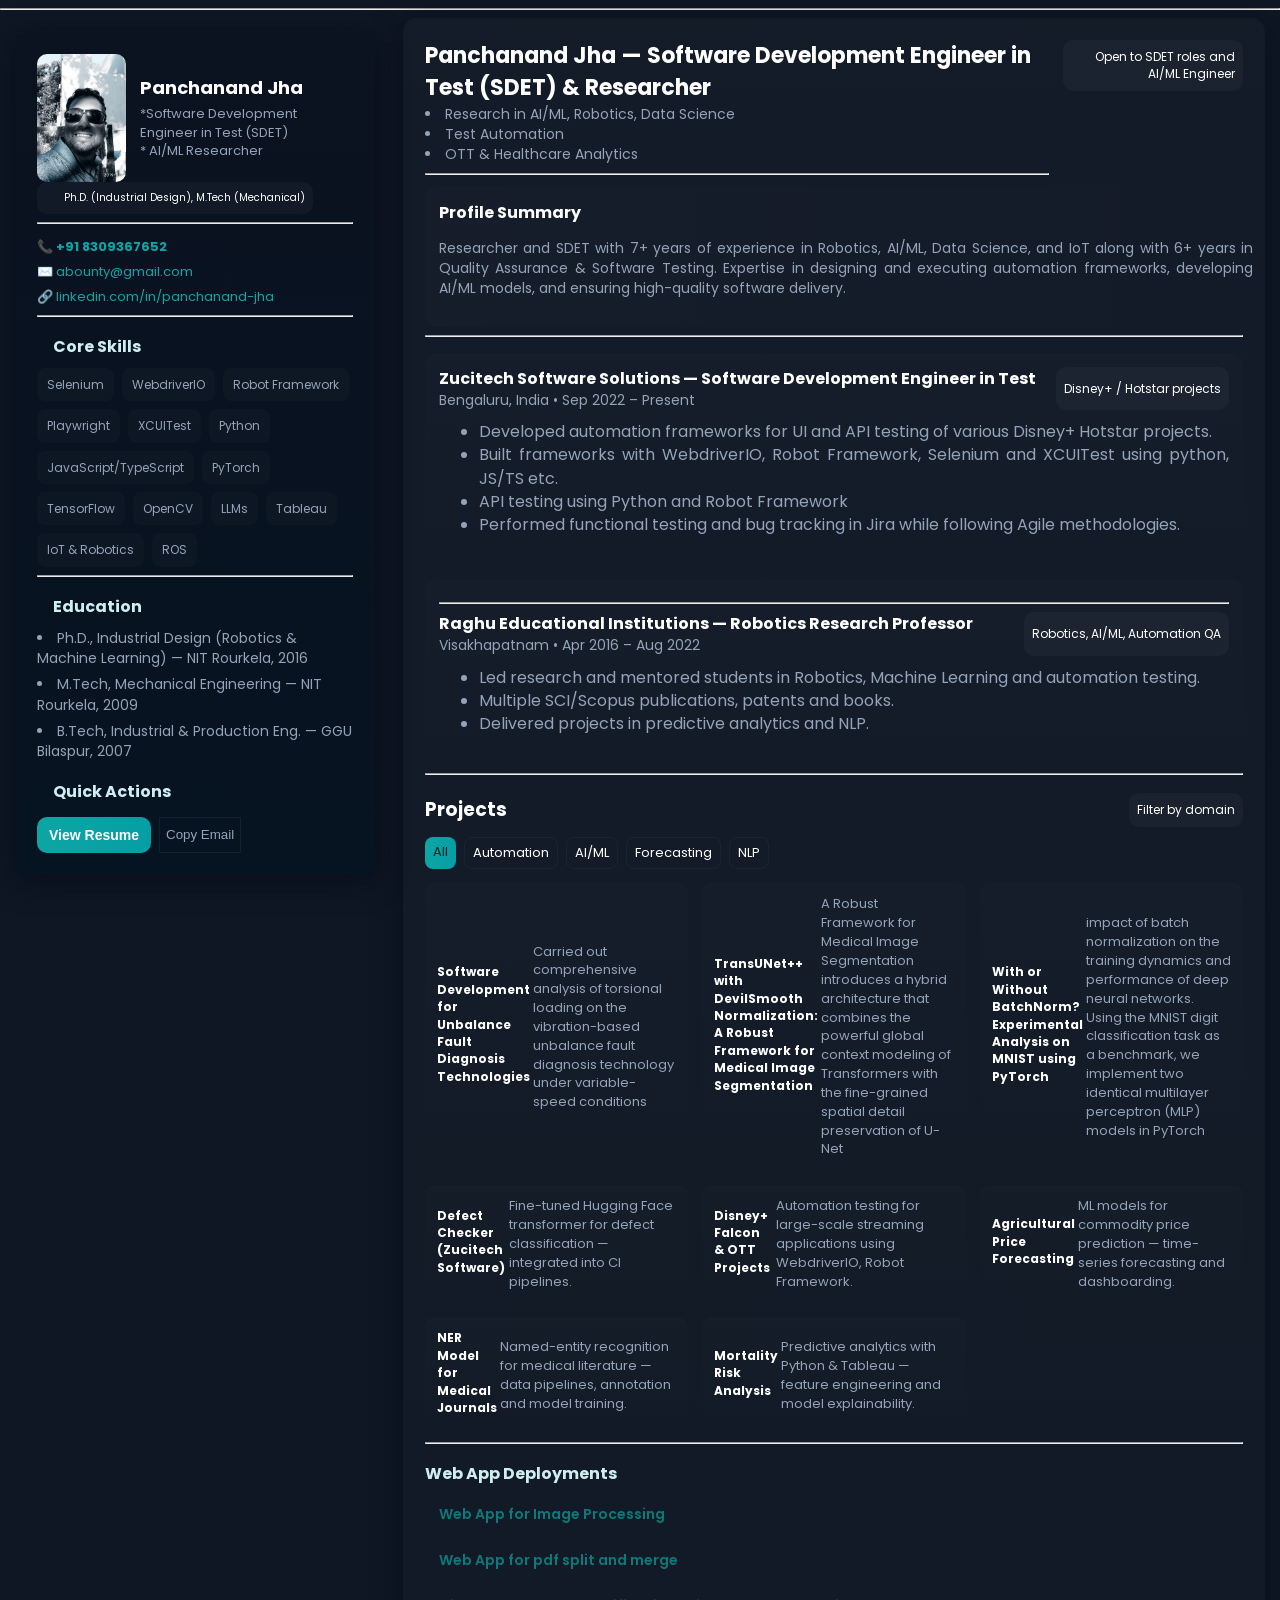
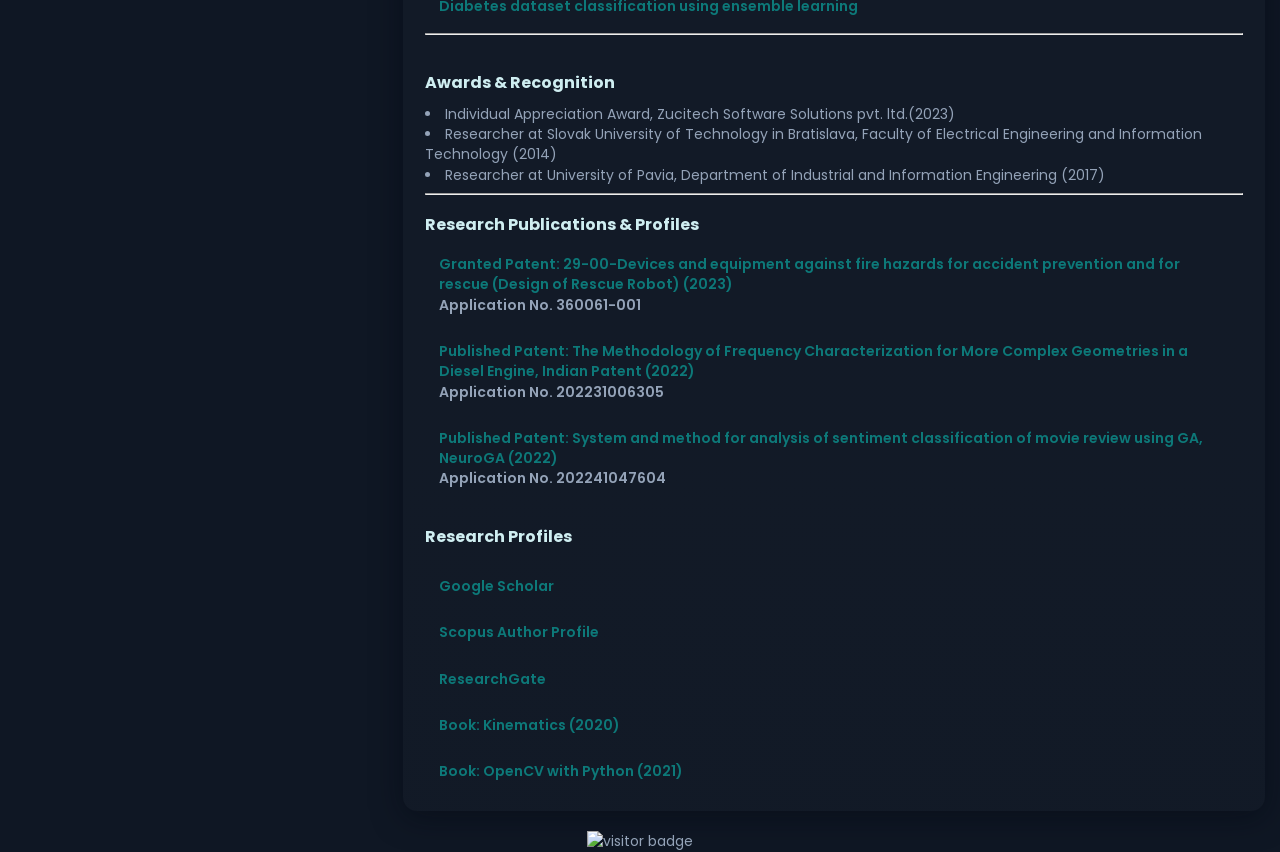
==== commit 167b18e9: "my progile" ====
--- a/index.html
+++ b/index.html
@@ -139,7 +139,7 @@
                 </div>
 
                 <div style="text-align:right;min-width:180px">
-                    <div class="pill">Open to research & senior SDET roles</div>
+                    <div class="pill">Open to SDET roles and AI/ML Engineer</div>
                     <!-- <div style="margin-top:10px" class="muted">DOB: 01 Sep 1985</div> -->
                     <!-- <div style="margin-top:6px" class="muted">Languages: English, Hindi</div> -->
                 </div>
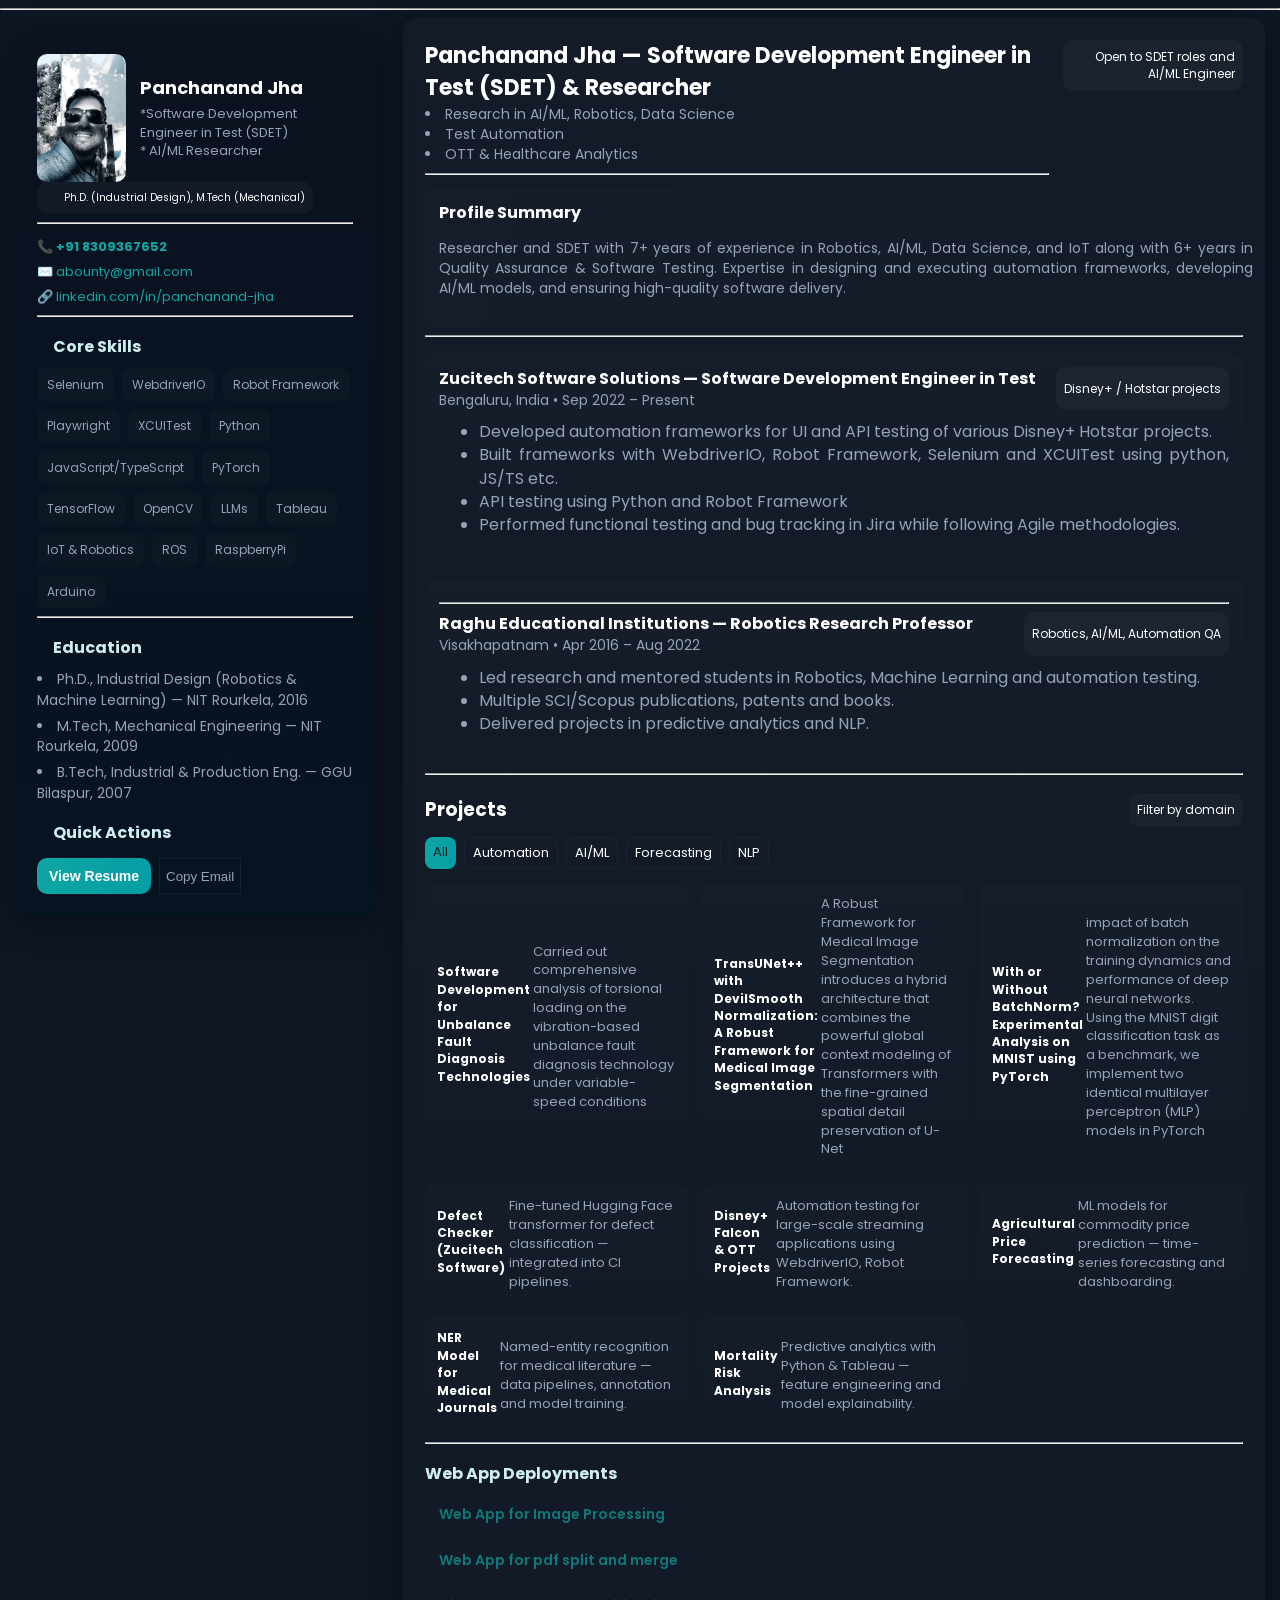
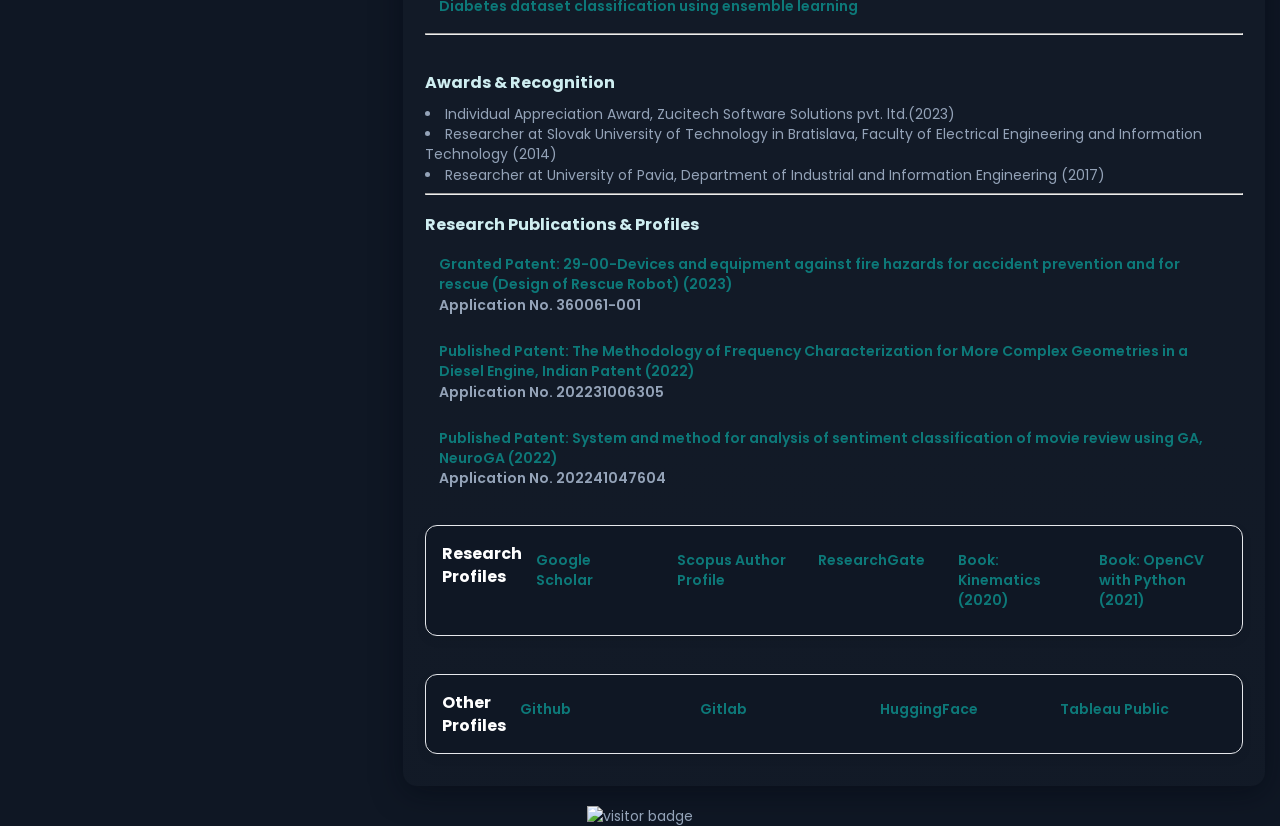
==== commit 9db62724: "my progile" ====
--- a/index.html
+++ b/index.html
@@ -76,6 +76,8 @@
                 <div class="skill">Tableau</div>
                 <div class="skill">IoT & Robotics</div>
                 <div class="skill">ROS</div>
+                <div class="skill">RaspberryPi</div>
+                <div class="skill">Arduino</div>
             </div>
 
             <hr class="divider">
@@ -262,16 +264,18 @@
 
                 <div class="section-title">Web App Deployments</div>
                 <div class="publication-buttons">
-                    <a class="btn" href="https://jaguar1617-image-processing-web-app-main-4xrs2k.streamlit.app/" target="_blank">
-                        Web App for Image Processing 
+                    <a class="btn" href="https://jaguar1617-image-processing-web-app-main-4xrs2k.streamlit.app/"
+                        target="_blank">
+                        Web App for Image Processing
                     </a>
                     <a class="btn" href="https://jaguar1617-pdfplay-demo-nn7qid.streamlit.app/" target="_blank">
                         Web App for pdf split and merge
                     </a>
-                    <a class="btn" href="https://jaguar1617-diabetes-ensemble-classifier-demo-rmyhhv.streamlit.app/" target="_blank">
+                    <a class="btn" href="https://jaguar1617-diabetes-ensemble-classifier-demo-rmyhhv.streamlit.app/"
+                        target="_blank">
                         Diabetes dataset classification using ensemble learning
                     </a>
-                
+
             </section>
 
             <hr class="divider">
@@ -307,27 +311,51 @@
                         Published Patent: System and method for analysis of sentiment classification of movie review
                         using GA, NeuroGA (2022) <div class="muted"> Application No. 202241047604</div>
                     </a>
-                    <div class="section-title">Research Profiles</div>
-
-                    <a class="btn" href="https://scholar.google.com/citations?hl=en&user=DRik19cAAAAJ" target="_blank">
-                        Google Scholar
-                    </a>
-                    <a class="btn"
-                        href="https://www.scopus.com/results/authorNamesList.uri?sort=count-f&src=al&sid=f4c1590f1c1e5adfd05f639191a030a4&sot=al&sdt=al&sl=43&s=AUTHLASTNAME%28jha%29+AND+AUTHFIRST%28Panchanand%29&st1=jha&st2=Panchanand&orcidId=&selectionPageSearch=anl&reselectAuthor=false&activeFlag=true&showDocument=false&resultsPerPage=20&offset=1&jtp=false&currentPage=1&previousSelectionCount=0&tooManySelections=false&previousResultCount=0&authSubject=LFSC&authSubject=HLSC&authSubject=PHSC&authSubject=SOSC&exactAuthorSearch=false&showFullList=false&authorPreferredName=&origin=searchauthorfreelookup&affiliationId=&txGid=ea8109a0f3d5707a8349448d27767146"
-                        target="_blank">
-                        Scopus Author Profile
-                    </a>
-                    <a class="btn" href="https://www.researchgate.net/profile/Panchanand-Jha" target="_blank">
-                        ResearchGate
-                    </a>
-                    <a class="btn" href="https://www.amazon.in/-/hi/Panchanand-Jha/dp/6202512717" target="_blank">
-                        Book: Kinematics (2020)
-                    </a>
-                    <a class="btn" href="https://www.amazon.in/OpenCV-Python-Dr-Panchanand-Jha/dp/1685388086"
-                        target="_blank">
-                        Book: OpenCV with Python (2021)
-                    </a>
-                </div>
+                    <div class="research-profile"
+                        style="background:#0f1724;border:1px solid #e6e8ec;border-radius:12px;box-shadow:0 4px 12px rgba(0,0,0,.06);padding:16px;">
+                        Research Profiles
+
+                        <a class="btn" href="https://scholar.google.com/citations?hl=en&user=DRik19cAAAAJ"
+                            target="_blank">
+                            Google Scholar
+                        </a>
+                        <a class="btn"
+                            href="https://www.scopus.com/results/authorNamesList.uri?sort=count-f&src=al&sid=f4c1590f1c1e5adfd05f639191a030a4&sot=al&sdt=al&sl=43&s=AUTHLASTNAME%28jha%29+AND+AUTHFIRST%28Panchanand%29&st1=jha&st2=Panchanand&orcidId=&selectionPageSearch=anl&reselectAuthor=false&activeFlag=true&showDocument=false&resultsPerPage=20&offset=1&jtp=false&currentPage=1&previousSelectionCount=0&tooManySelections=false&previousResultCount=0&authSubject=LFSC&authSubject=HLSC&authSubject=PHSC&authSubject=SOSC&exactAuthorSearch=false&showFullList=false&authorPreferredName=&origin=searchauthorfreelookup&affiliationId=&txGid=ea8109a0f3d5707a8349448d27767146"
+                            target="_blank">
+                            Scopus Author Profile
+                        </a>
+                        <a class="btn" href="https://www.researchgate.net/profile/Panchanand-Jha" target="_blank">
+                            ResearchGate
+                        </a>
+                        <a class="btn" href="https://www.amazon.in/-/hi/Panchanand-Jha/dp/6202512717" target="_blank">
+                            Book: Kinematics (2020)
+                        </a>
+                        <a class="btn" href="https://www.amazon.in/OpenCV-Python-Dr-Panchanand-Jha/dp/1685388086"
+                            target="_blank">
+                            Book: OpenCV with Python (2021)
+                        </a>
+                    </div>
+
+
+                    <div class="research-profile"
+                        style="background:#0f1724;border:1px solid #e6e8ec;border-radius:12px;box-shadow:0 4px 12px rgba(0,0,0,.06);padding:16px;">
+                        Other Profiles
+
+                        <a class="btn" href="https://github.com/JAGUAR1617" target="_blank">
+                            Github
+                        </a>
+                        <a class="btn" href="https://gitlab.com/JAGUAR1617" target="_blank">
+                            Gitlab
+                        </a>
+                        <a class="btn" href="https://huggingface.co/abounty" target="_blank">
+                            HuggingFace
+                        </a>
+                        <a class="btn" href="https://public.tableau.com/app/profile/p.jha" target="_blank">
+                            Tableau Public
+                        </a>
+                    </div>
+                </div>
+
             </section>
 
 
--- a/style.css
+++ b/style.css
@@ -107,6 +107,7 @@
 }
 
 .section-title {
+    display: block;
     font-weight: 700;
     margin-top: 18px;
     margin-bottom: 10px;
@@ -175,12 +176,12 @@
 }
 
 .summary {
-   margin-top: 12px;
-  background: linear-gradient(90deg, rgba(255,255,255,0.01), rgba(255,255,255,0.00));
-  padding: 14px;
-  border-radius: 12px;
-  width: 135%;         /* ✅ make it stretch full width */
-  box-sizing: border-box;
+    margin-top: 12px;
+    background: linear-gradient(90deg, rgba(255,255,255,0.01), rgba(255,255,255,0.00));
+    padding: 14px;
+    border-radius: 12px;
+    width: 135%;         /* ✅ make it stretch full width */
+    box-sizing: border-box;
 }
 
 .timeline {
@@ -280,7 +281,7 @@
     .container {
         grid-template-columns: 1fr;
     }
-
+    
     .sidebar {
         position: relative;
         top: 0
@@ -345,51 +346,97 @@
 
 /* Modal overlay */
 .resume-modal {
-  display: none;
-  position: fixed;
-  z-index: 1000;
-  left: 0; top: 0;
-  width: 100%; height: 100%;
-  background: rgba(0,0,0,0.8);
+    display: none;
+    position: fixed;
+    z-index: 1000;
+    left: 0; top: 0;
+    width: 100%; height: 100%;
+    background: rgba(0,0,0,0.8);
 }
 
 /* Modal content */
 .resume-content {
-  position: relative;
-  margin: 50px auto;
-  width: 80%;
-  height: 90%;
-  background: #111;
-  border-radius: 12px;
-  overflow: hidden;
-  box-shadow: 0 6px 20px rgba(0,0,0,0.6);
+    position: relative;
+    margin: 50px auto;
+    width: 80%;
+    height: 90%;
+    background: #111;
+    border-radius: 12px;
+    overflow: hidden;
+    box-shadow: 0 6px 20px rgba(0,0,0,0.6);
 }
 
 /* Close button */
 .close-btn {
-  position: absolute;
-  top: 10px; right: 20px;
-  color: #fff;
-  font-size: 28px;
-  cursor: pointer;
-  z-index: 10;
+    position: absolute;
+    top: 10px; right: 20px;
+    color: #fff;
+    font-size: 28px;
+    cursor: pointer;
+    z-index: 10;
 }
 
 /* Resume frame */
 .resume-content iframe {
-  width: 100%;
-  height: 100%;
-  border: none;
+    width: 100%;
+    height: 100%;
+    border: none;
 }
 
 
 /* Disable right-click + selection */
 .resume-pages {
-  user-select: none;
-  -webkit-user-drag: none;
+    user-select: none;
+    -webkit-user-drag: none;
 }
 .resume-pages img {
-  width: 100%;
-  display: block;
-  pointer-events: none;
-}
+    width: 100%;
+    display: block;
+    pointer-events: none;
+}
+
+.research-profile {
+    display: inline-flex;
+    font-weight: 700;
+    margin-top: 18px;
+    margin-bottom: 10px;
+}
+
+.bracket-box {
+  display: inline-block;
+  padding: 12px 24px;
+  position: relative;
+  background: #121a27;
+  font-family: sans-serif;
+}
+
+/* left bracket */
+.bracket-box::before {
+  content: "";
+  position: absolute;
+  top: 5px;
+  bottom: 5px;
+  left: 0;
+  width: 8px;
+  border: 2px solid #0ea5a4;
+  border-right: none;
+  border-radius: 12px 0 0 12px;
+}
+
+/* right bracket */
+.bracket-box::after {
+  content: "";
+  position: absolute;
+  top: 5px;
+  bottom: 5px;
+  right: 0;
+  width: 8px;
+  border: 2px solid #0ea5a4;
+  border-left: none;
+  border-radius: 0 12px 12px 0;
+}
+
+.bracket-content {
+  position: relative;
+  z-index: 1;
+}
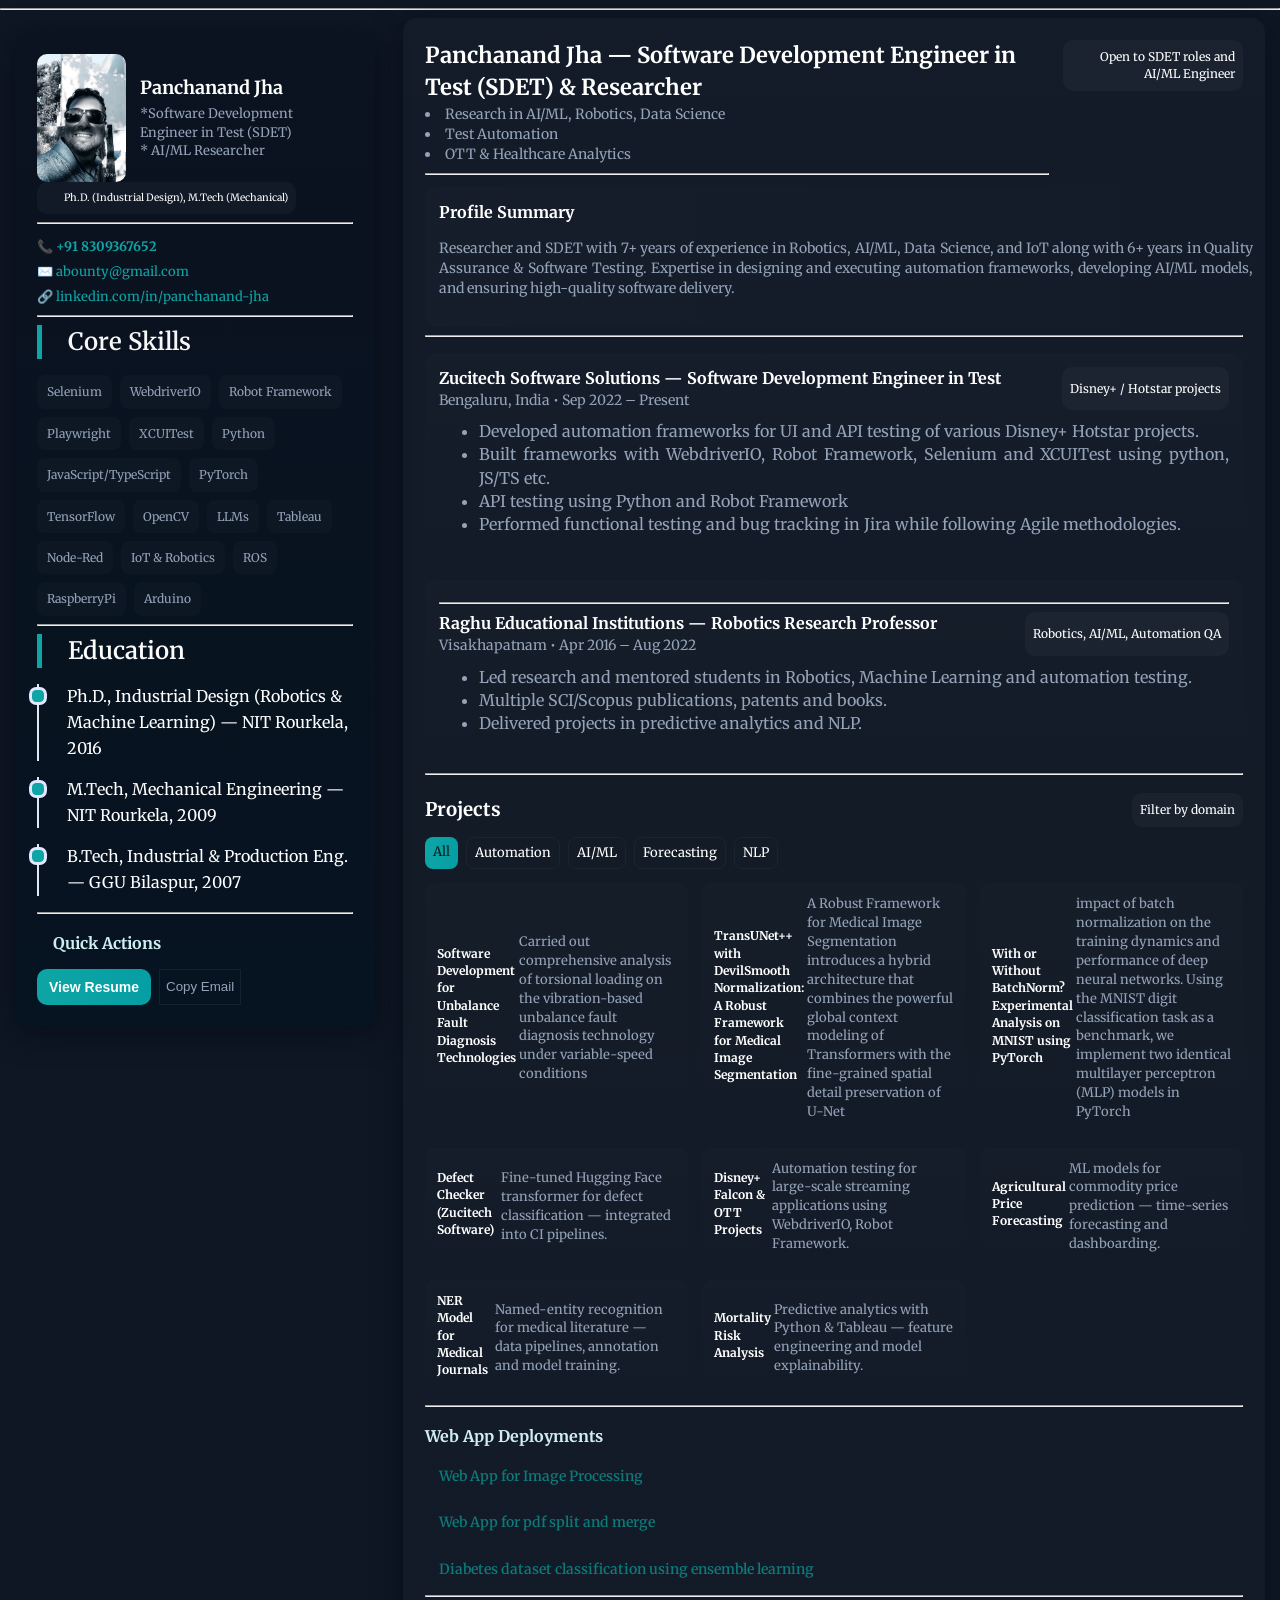
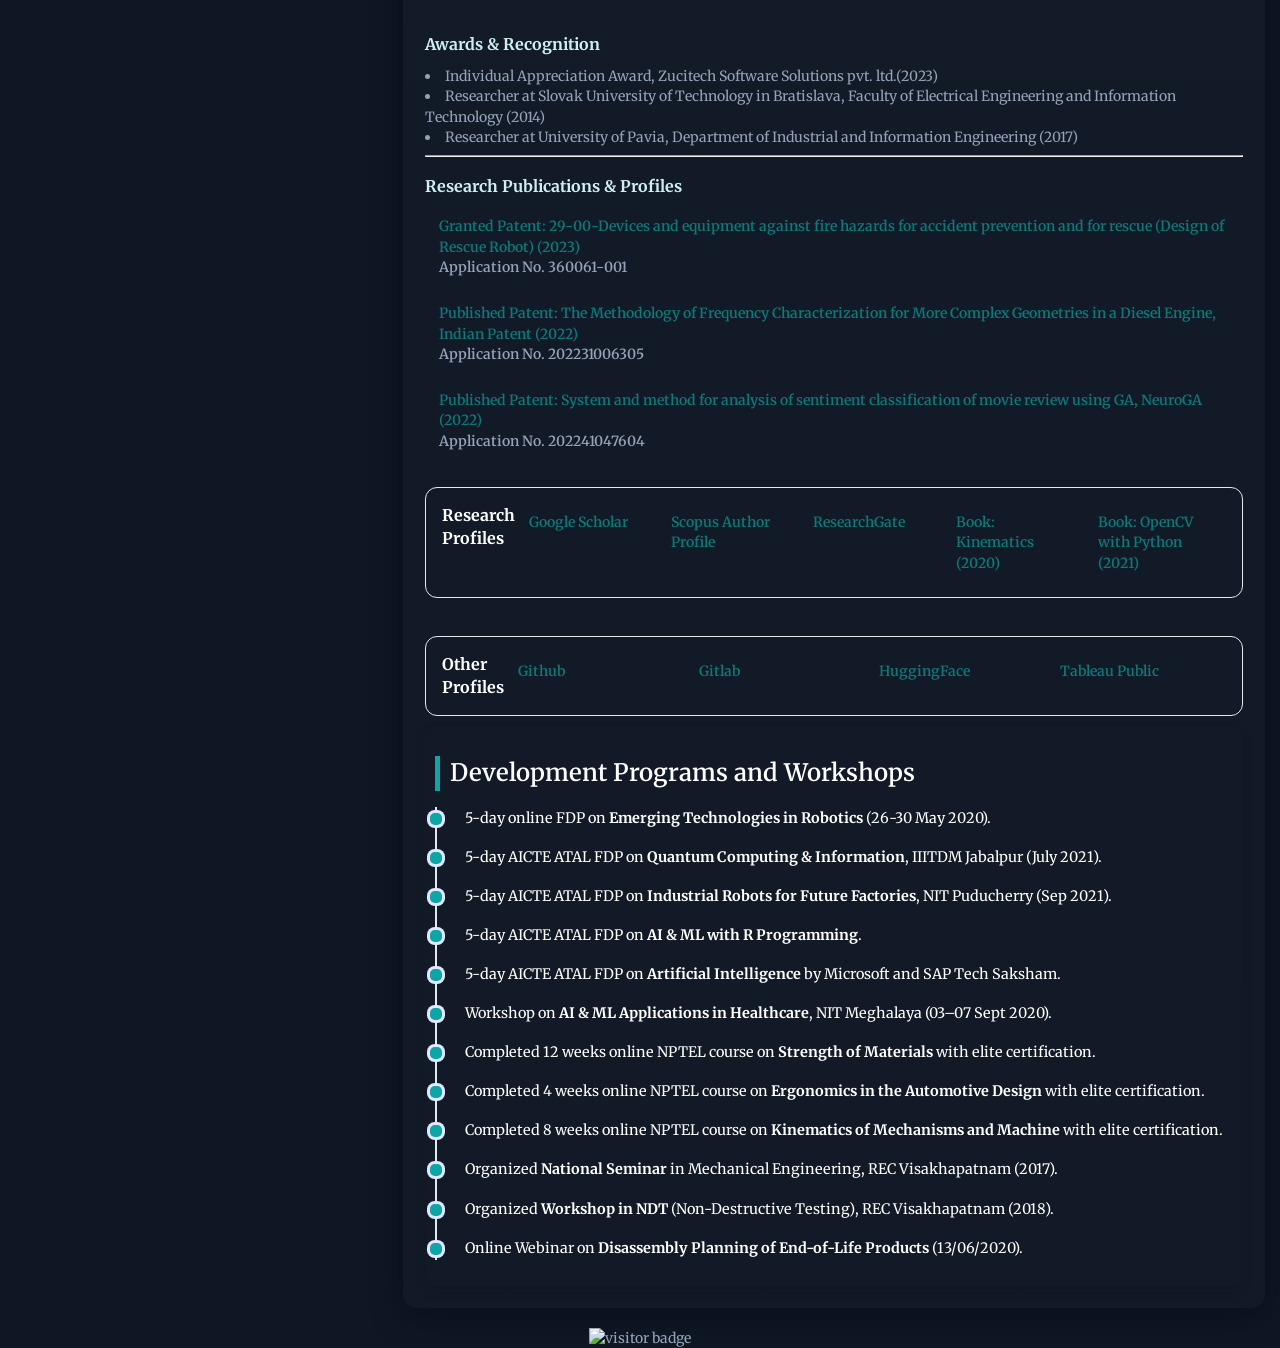
==== commit 99bf909f: "my progile" ====
--- a/index.html
+++ b/index.html
@@ -15,8 +15,11 @@
     <!-- <link href="https://fonts.googleapis.com/css2?family=Inter:wght@300;400;600;700;800&display=swap" rel="stylesheet"> -->
     <!-- <link href="https://fonts.googleapis.com/css2?family=Outfit:wght@300;400;500;600;700&display=swap" rel="stylesheet"> -->
     <!-- Google Font -->
-    <link href="https://fonts.googleapis.com/css2?family=Poppins:wght@300;400;500;600;700&display=swap"
-        rel="stylesheet">
+    <!-- <link href="https://fonts.googleapis.com/css2?family=Poppins:wght@300;400;500;600;700&display=swap"rel="stylesheet"> -->
+    <!-- <link href="https://fonts.googleapis.com/css2?family=Poppins:wght@400;500;600&display=swap" rel="stylesheet"> -->
+
+<!-- <link href="https://fonts.googleapis.com/css2?family=Lora:wght@400;600&display=swap" rel="stylesheet"> -->
+<link href="https://fonts.googleapis.com/css2?family=Merriweather:wght@400;700&display=swap" rel="stylesheet">
 
     <hr class="divider">
 
@@ -58,11 +61,11 @@
             </div>
             <hr class="divider">
 
-            <div class="section-title"><svg width="16" height="16" viewBox="0 0 24 24" fill="none">
+            <div class="skills-title"><svg width="16" height="16" viewBox="0 0 24 24" fill="none">
                     <path stroke="white" stroke-width="1.4" stroke-linecap="round" stroke-linejoin="round" />
                 </svg>Core Skills</div>
             <div class="skills">
-                <div class="skill">Selenium</div>
+                <div class="skill"> Selenium</div>
                 <div class="skill">WebdriverIO</div>
                 <div class="skill">Robot Framework</div>
                 <div class="skill">Playwright</div>
@@ -74,6 +77,7 @@
                 <div class="skill">OpenCV</div>
                 <div class="skill">LLMs</div>
                 <div class="skill">Tableau</div>
+                <div class="skill">Node-Red</div>
                 <div class="skill">IoT & Robotics</div>
                 <div class="skill">ROS</div>
                 <div class="skill">RaspberryPi</div>
@@ -82,18 +86,25 @@
 
             <hr class="divider">
 
-            <div class="section-title"><svg width="16" height="16" viewBox="0 0 24 24" fill="none">
+            <div class="education-title"><svg width="16" height="16" viewBox="0 0 24 24" fill="none">
                     <path stroke="white" stroke-width="1.4" stroke-linecap="round" stroke-linejoin="round" />
                 </svg>Education</div>
-            <div class="muted">
-                <li> Ph.D., Industrial Design (Robotics & Machine Learning) — NIT Rourkela, 2016</li>
-            </div>
-            <div class="muted" style="margin-top:6px">
-                <li>M.Tech, Mechanical Engineering — NIT Rourkela, 2009 </li>
-            </div>
-            <div class="muted" style="margin-top:6px">
-                <li> B.Tech, Industrial & Production Eng. — GGU Bilaspur, 2007 </li>
-            </div>
+            <div class="education list">
+                <ul class="education-list">
+                    <li> <span class="dot"></span>
+                        Ph.D., Industrial Design (Robotics & Machine Learning) — NIT Rourkela, 2016</li>
+            </div>
+            <div class="education list">
+                <ul class="education-list">
+                    <li> <span class="dot"></span>M.Tech, Mechanical Engineering — NIT Rourkela, 2009 </li>
+            </div>
+            <div class="education list">
+                <ul class="education-list">
+                    <li> <span class="dot"></span> B.Tech, Industrial & Production Eng. — GGU Bilaspur, 2007 </li>
+            </div>
+
+            <hr class="divider">
+
             <div class="section-title"><svg width="16" height="16" viewBox="0 0 24 24" fill="none">
                     <path stroke="white" stroke-width="1.4" stroke-linecap="round" stroke-linejoin="round" />
                 </svg>Quick Actions</div>
@@ -311,8 +322,7 @@
                         Published Patent: System and method for analysis of sentiment classification of movie review
                         using GA, NeuroGA (2022) <div class="muted"> Application No. 202241047604</div>
                     </a>
-                    <div class="research-profile"
-                        style="background:#0f1724;border:1px solid #e6e8ec;border-radius:12px;box-shadow:0 4px 12px rgba(0,0,0,.06);padding:16px;">
+                    <div class="research-profile" style="border:1px solid #e6e8ec;border-radius:12px; padding:16px;">
                         Research Profiles
 
                         <a class="btn" href="https://scholar.google.com/citations?hl=en&user=DRik19cAAAAJ"
@@ -337,10 +347,8 @@
                     </div>
 
 
-                    <div class="research-profile"
-                        style="background:#0f1724;border:1px solid #e6e8ec;border-radius:12px;box-shadow:0 4px 12px rgba(0,0,0,.06);padding:16px;">
+                    <div class="research-profile" style="border:1px solid #e6e8ec;border-radius:12px; padding:16px;">
                         Other Profiles
-
                         <a class="btn" href="https://github.com/JAGUAR1617" target="_blank">
                             Github
                         </a>
@@ -356,6 +364,68 @@
                     </div>
                 </div>
 
+            </section>
+
+            <!-- workshops & Patents -->
+            <section class="workshop-section">
+                <h2 class="workshop-title">Development Programs and Workshops</h2>
+                <ul class="workshop-list">
+                    <li>
+                        <span class="dot"></span>
+                        5-day online FDP on <strong>Emerging Technologies in Robotics</strong> (26-30 May 2020).
+                    </li>
+                    <li>
+                        <span class="dot"></span>
+                        5-day AICTE ATAL FDP on <strong>Quantum Computing & Information</strong>, IIITDM Jabalpur (July
+                        2021).
+                    </li>
+                    <li>
+                        <span class="dot"></span>
+                        5-day AICTE ATAL FDP on <strong>Industrial Robots for Future Factories</strong>, NIT Puducherry
+                        (Sep 2021).
+                    </li>
+                    <li>
+                        <span class="dot"></span>
+                        5-day AICTE ATAL FDP on <strong>AI & ML with R Programming</strong>.
+                    </li>
+                    <li>
+                        <span class="dot"></span>
+                        5-day AICTE ATAL FDP on <strong>Artificial Intelligence</strong> by Microsoft and SAP Tech
+                        Saksham.
+                    </li>
+                    <li>
+                        <span class="dot"></span>
+                        Workshop on <strong>AI & ML Applications in Healthcare</strong>, NIT Meghalaya (03–07 Sept
+                        2020).
+                    </li>
+                    <li>
+                        <span class="dot"></span>
+                        Completed 12 weeks online NPTEL course on <strong>Strength of Materials</strong> with elite
+                        certification.
+                    </li>
+                    <li>
+                        <span class="dot"></span>
+                        Completed 4 weeks online NPTEL course on <strong>Ergonomics in the Automotive Design</strong>
+                        with elite certification.
+                    </li>
+                    <li>
+                        <span class="dot"></span>
+                        Completed 8 weeks online NPTEL course on <strong>Kinematics of Mechanisms and Machine</strong>
+                        with elite certification.
+                    </li>
+                    <li>
+                        <span class="dot"></span>
+                        Organized <strong>National Seminar</strong> in Mechanical Engineering, REC Visakhapatnam (2017).
+                    </li>
+                    <li>
+                        <span class="dot"></span>
+                        Organized <strong>Workshop in NDT</strong> (Non-Destructive Testing), REC Visakhapatnam (2018).
+                    </li>
+                    <li>
+                        <span class="dot"></span>
+                        Online Webinar on <strong>Disassembly Planning of End-of-Life Products</strong> (13/06/2020).
+                    </li>
+                </ul>
             </section>
 
 
--- a/style.css
+++ b/style.css
@@ -20,7 +20,7 @@
 
 body {
     margin: 0;
-    font-family: 'Poppins', sans-serif;
+    font-family: 'Merriweather', sans-serif;
     /* font-family: 'Inter', system-ui, Segoe UI, Roboto, 'Helvetica Neue', Arial; */
     /* font-family: 'Outfit', sans-serif; */
     /* background: linear-gradient(180deg, var(--bg), #061022 120%); */
@@ -439,4 +439,119 @@
 .bracket-content {
   position: relative;
   z-index: 1;
+}
+
+
+.workshop-section {
+  /* margin-top: 24px; */
+  padding: 10px;
+  border-radius: 12px;
+  box-shadow: 0 4px 12px rgba(0,0,0,0.08);
+}
+
+.workshop-title {
+  font-size: 1.5rem;
+  font-weight: 600;
+  margin-bottom: 16px;
+  color: #ffffff;
+  border-left: 5px solid #0ea5a4;
+  padding-left: 10px;
+}
+
+.workshop-list {
+  list-style: none;
+  padding-left: 0;
+  margin: 0;
+  border-left: 2px solid #e2e8f0;
+}
+
+.workshop-list li {
+  position: relative;
+  margin: 16px 0;
+  padding-left: 28px;
+  font-size: 0.9rem;
+  color: #ffffff;
+  line-height: 1.6;
+}
+
+.workshop-list li .dot {
+  position: absolute;
+  left: -7px;
+  top: 6px;
+  height: 12px;
+  width: 12px;
+  background-color: #0ea5a4;
+  border-radius: 40%;
+  box-shadow: 0 0 0 3px #e0e7ff;
+}
+
+.education-title {
+  font-size: 1.5rem;
+  font-weight: 600;
+  margin-bottom: 16px;
+  color: #fcfcfc;
+  border-left: 5px solid #0ea5a4;
+  padding-left: 10px;
+}
+
+.education-list {
+  list-style: none;
+  padding-left: 0;
+  margin: 0;
+  border-left: 2px solid #e2e8f0;
+}
+
+.education-list li {
+  position: relative;
+  margin: 16px 0;
+  padding-left: 28px;
+  font-size: 1rem;
+  color: #ffffff;
+  line-height: 1.6;
+}
+
+.education-list li .dot {
+  position: absolute;
+  left: -7px;
+  top: 6px;
+  height: 12px;
+  width: 12px;
+  background-color: #0ea5a4;
+  border-radius: 35%;
+  box-shadow: 0 0 0 3px #e0e7ff;
+}
+.skills-title {
+  font-size: 1.5rem;
+  font-weight: 600;
+  margin-bottom: 16px;
+  color: #f7f7f7;
+  border-left: 5px solid #0ea5a4;
+  padding-left: 10px;
+}
+
+.skills-list {
+  list-style: none;
+  padding-left: 0;
+  margin: 0;
+  border-left: 2px solid #e2e8f0;
+}
+
+.skills-list li {
+  position: relative;
+  margin: 16px 0;
+  padding-left: 28px;
+  font-size: 1rem;
+  color: #0ea5a4;
+  line-height: 1.6;
+}
+
+.skills-list li .dot {
+  position: absolute;
+  left: -7px;
+  top: 6px;
+  height: 12px;
+  width: 12px;
+  background-color: #4f46e5;
+  border-radius: 35%;
+  box-shadow: 0 0 0 3px #e0e7ff;
 }
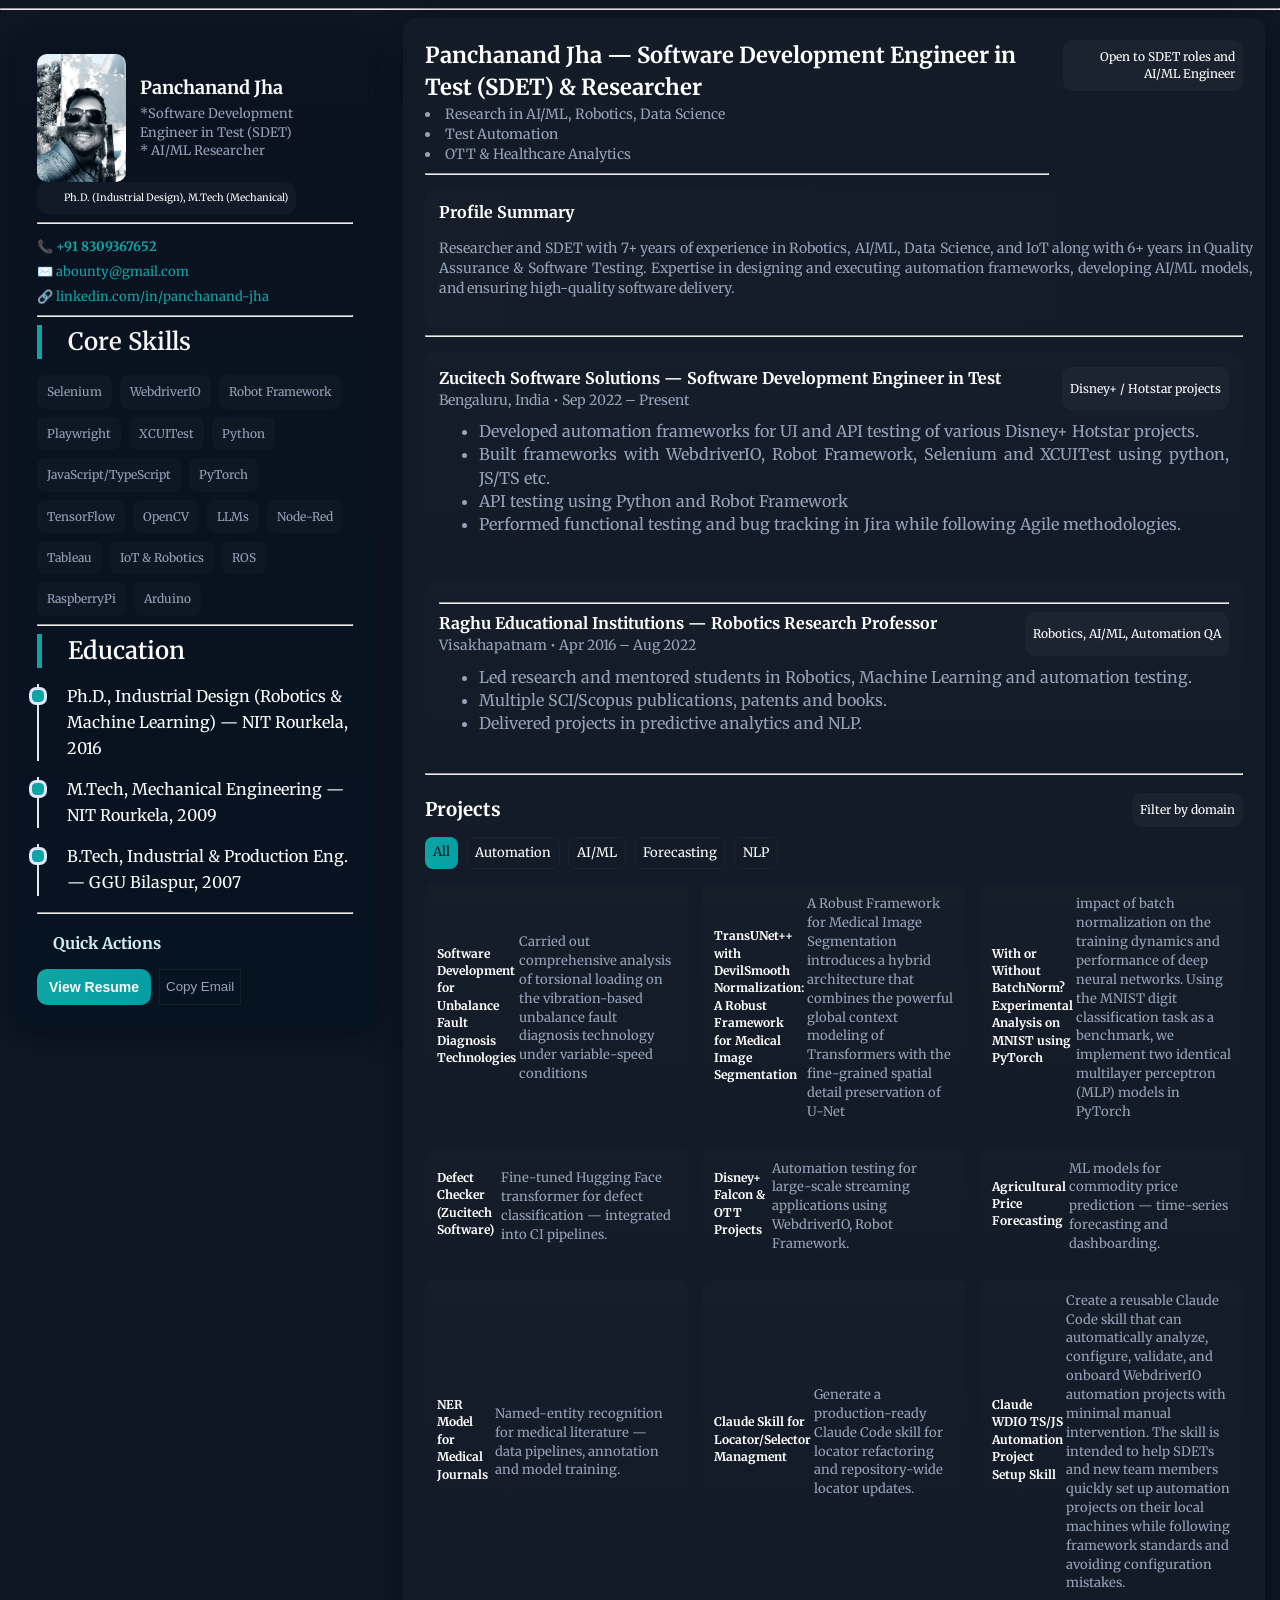
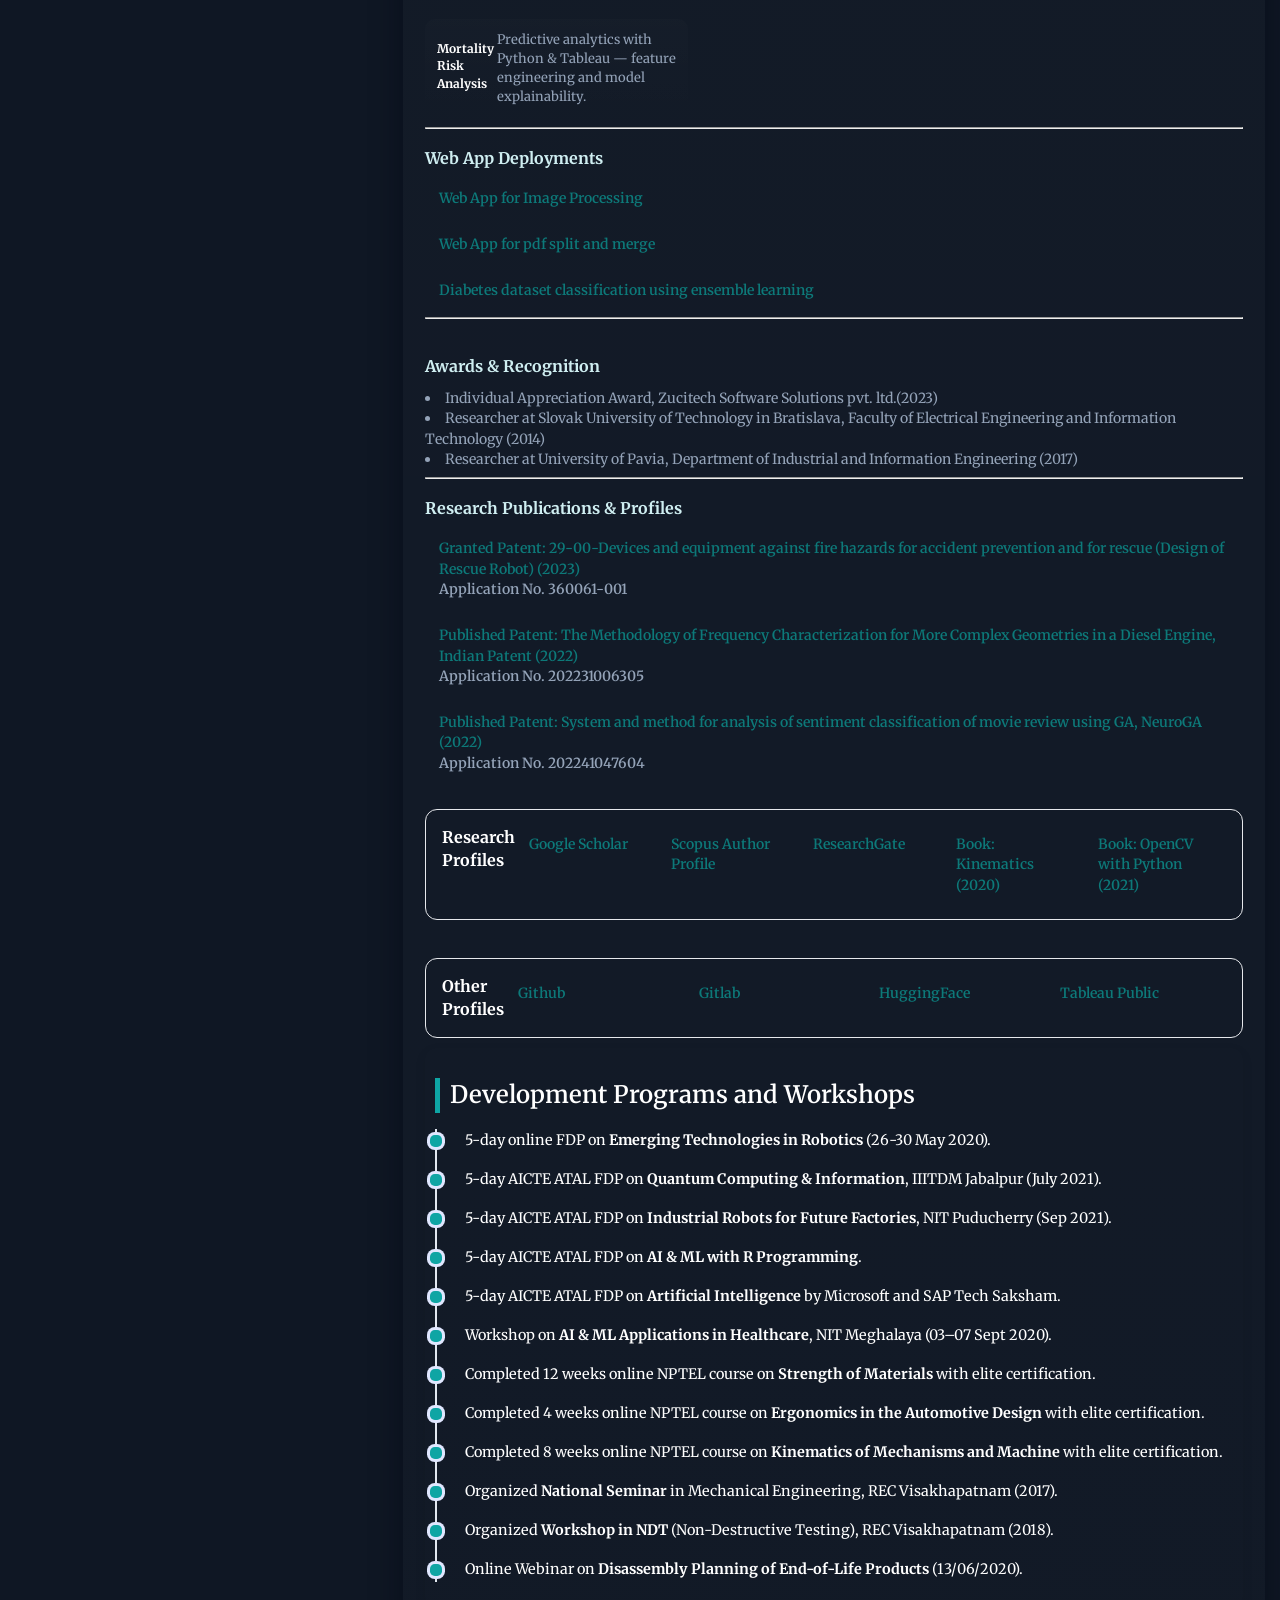
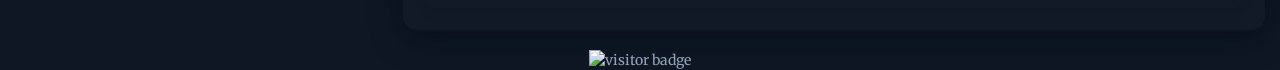
==== commit 80477a1a: "CV updated" ====
--- a/index.html
+++ b/index.html
@@ -76,8 +76,8 @@
                 <div class="skill">TensorFlow</div>
                 <div class="skill">OpenCV</div>
                 <div class="skill">LLMs</div>
+                <div class="skill">Node-Red</div>
                 <div class="skill">Tableau</div>
-                <div class="skill">Node-Red</div>
                 <div class="skill">IoT & Robotics</div>
                 <div class="skill">ROS</div>
                 <div class="skill">RaspberryPi</div>
@@ -121,7 +121,7 @@
             <div id="resumeModal" class="resume-modal">
                 <div class="resume-content">
                     <span class="close-btn" id="closeResume">&times;</span>
-                    <iframe src="PJha_CV.pdf#toolbar=0&navpanes=0&scrollbar=0" frameborder="0"></iframe>
+                    <iframe src="CV_PJHA_E.pdf" frameborder="0"></iframe>
                 </div>
             </div>
 
@@ -261,6 +261,17 @@
                             annotation and model training.</div>
                     </div>
 
+                    <div class="pill project-item" data-tags="ner,ml">
+                        <h4>Claude Skill for Locator/Selector Managment</h4>
+                        <div class="meta-list">Generate a production-ready Claude Code skill for locator refactoring and repository-wide locator updates.</div>
+                    </div>
+
+                    <div class="pill project-item" data-tags="ner,ml">
+                        <h4>Claude WDIO TS/JS Automation Project Setup Skill</h4>
+                        <div class="meta-list">Create a reusable Claude Code skill that can automatically analyze, configure, validate, and onboard WebdriverIO automation projects with minimal manual intervention.
+                            The skill is intended to help SDETs and new team members quickly set up automation projects on their local machines while following framework standards and avoiding configuration mistakes.</div>
+                    </div>
+
                     <div class="pill project-item" data-tags="forecasting, ml">
                         <h4>Mortality Risk Analysis</h4>
                         <div class="meta-list">Predictive analytics with Python & Tableau — feature engineering and
